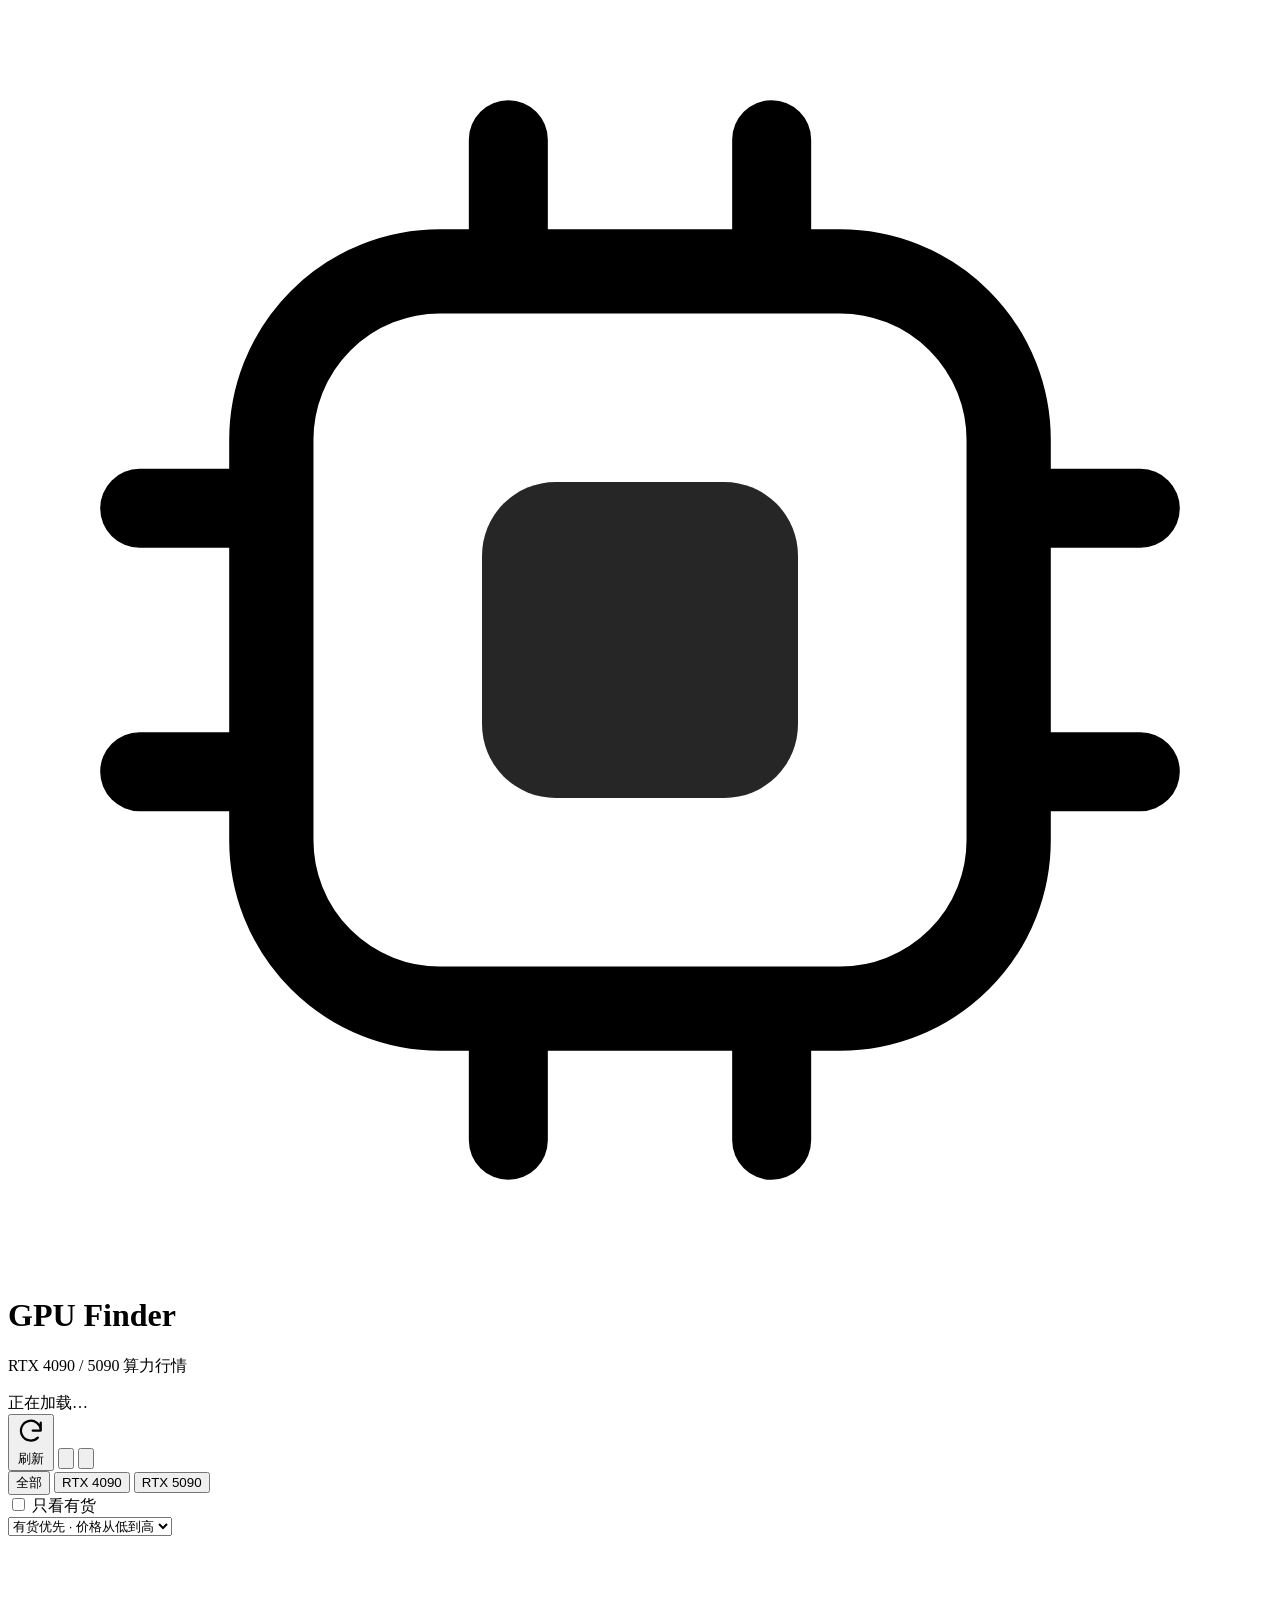
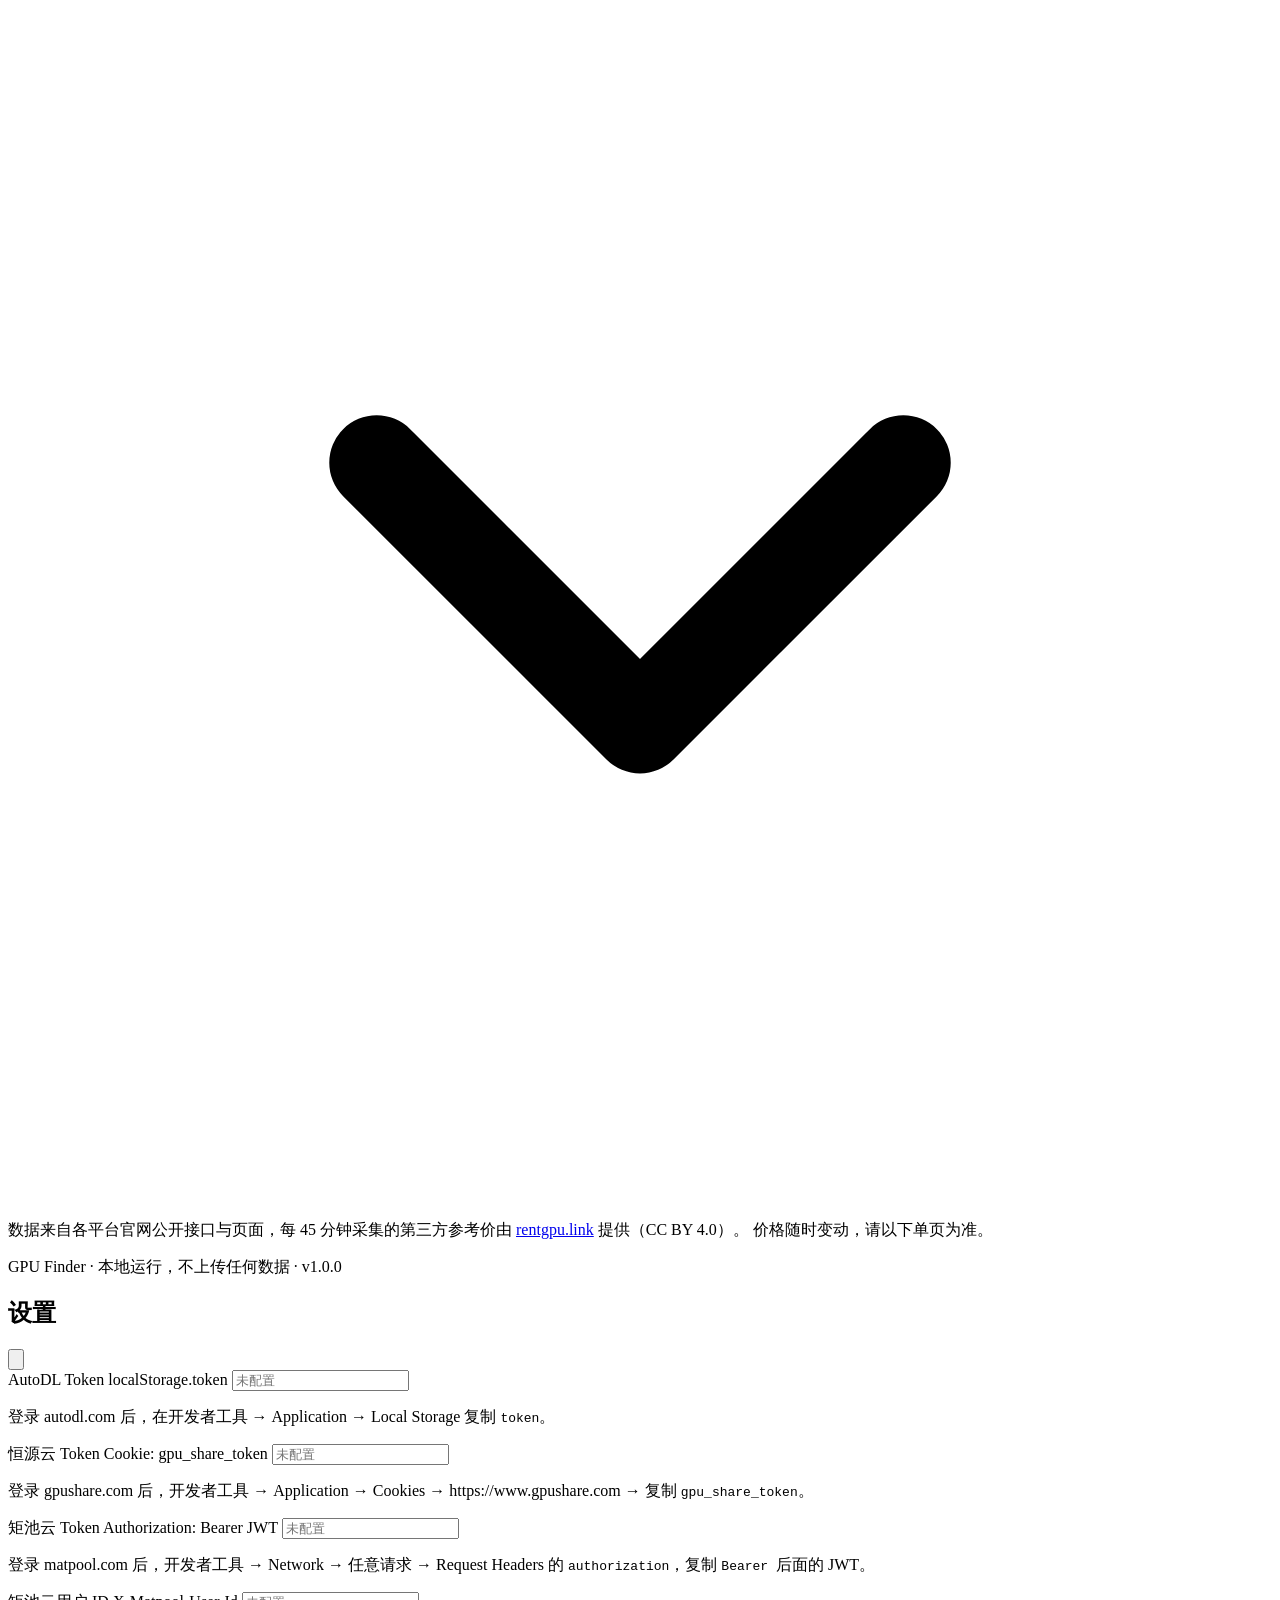
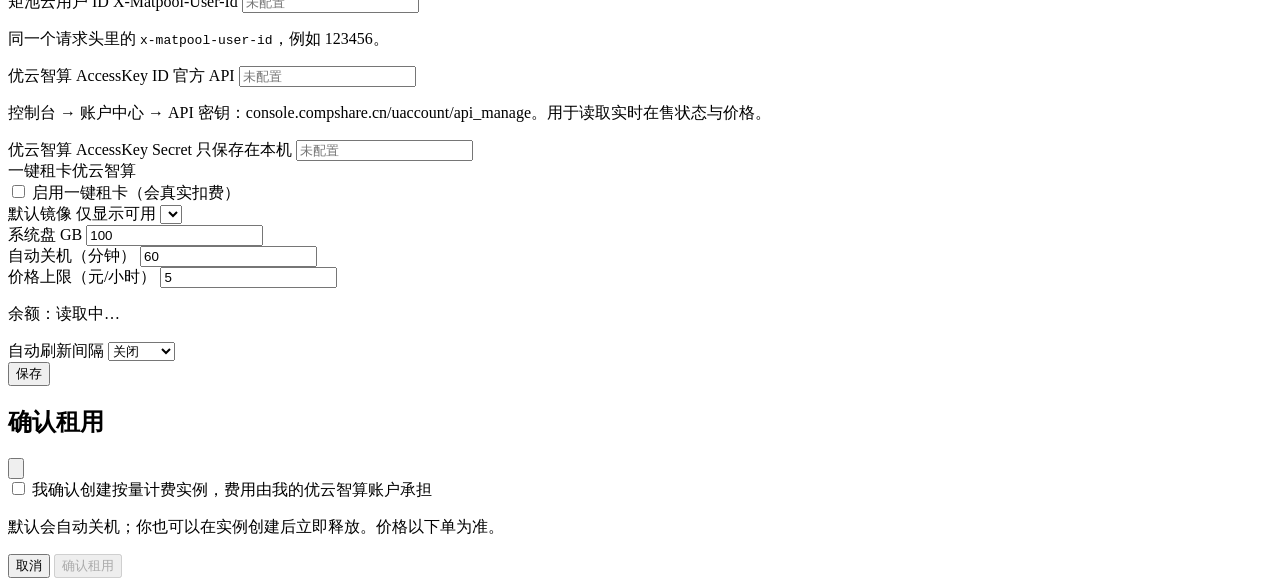
==== gpufinder/web/index.html @ b8502446 "Initial commit: GPU Finder" ====
<!DOCTYPE html>
<html lang="zh-CN">
<head>
<meta charset="utf-8" />
<meta name="viewport" content="width=device-width, initial-scale=1" />
<title>GPU Finder · 算力行情</title>
<meta name="description" content="AutoDL、矩池云、优云智算、恒源云 RTX 4090 / 5090 有货与价格实时比价" />
<link rel="icon" href="/favicon.svg" type="image/svg+xml" />
<link rel="stylesheet" href="/style.css" />
</head>
<body>
<div class="backdrop" aria-hidden="true"></div>

<header class="topbar">
  <div class="brand">
    <div class="logo" aria-hidden="true">
      <svg viewBox="0 0 24 24" fill="none">
        <rect x="5" y="5" width="14" height="14" rx="3.2" stroke="currentColor" stroke-width="1.6"/>
        <rect x="9" y="9" width="6" height="6" rx="1.4" fill="currentColor" opacity=".85"/>
        <path d="M2.5 9.5h2M2.5 14.5h2M19.5 9.5h2M19.5 14.5h2M9.5 2.5v2M14.5 2.5v2M9.5 19.5v2M14.5 19.5v2"
              stroke="currentColor" stroke-width="1.5" stroke-linecap="round"/>
      </svg>
    </div>
    <div class="brand-text">
      <h1>GPU Finder</h1>
      <p>RTX 4090 / 5090 算力行情</p>
    </div>
  </div>
  <div class="top-actions">
    <div class="updated" id="updated" title="数据更新时间">
      <span class="dot loading"></span><span id="updated-text">正在加载…</span>
    </div>
    <button class="btn primary" id="refresh" title="刷新（R）">
      <svg class="icon-refresh" viewBox="0 0 24 24" fill="none" aria-hidden="true">
        <path d="M20 11a8 8 0 1 0-2.34 5.66M20 4.5V11h-6.5" stroke="currentColor" stroke-width="1.8"
              stroke-linecap="round" stroke-linejoin="round"/>
      </svg>
      <span>刷新</span>
    </button>
    <button class="btn ghost icon-btn" id="theme" title="切换深色 / 浅色" aria-label="切换主题">
      <svg viewBox="0 0 24 24" fill="none" class="icon-theme">
        <path d="M12 3.5v2M12 18.5v2M20.5 12h-2M5.5 12h-2M18 6l-1.4 1.4M7.4 16.6 6 18M18 18l-1.4-1.4M7.4 7.4 6 6"
              stroke="currentColor" stroke-width="1.7" stroke-linecap="round"/>
        <circle cx="12" cy="12" r="4" stroke="currentColor" stroke-width="1.7"/>
      </svg>
    </button>
    <button class="btn ghost icon-btn" id="settings" title="设置" aria-label="设置">
      <svg viewBox="0 0 24 24" fill="none">
        <path d="M12 15.2a3.2 3.2 0 1 0 0-6.4 3.2 3.2 0 0 0 0 6.4Z" stroke="currentColor" stroke-width="1.6"/>
        <path d="M19.4 13.1c.06-.36.1-.73.1-1.1 0-.37-.04-.74-.1-1.1l1.7-1.32-1.8-3.12-2 .82c-.57-.44-1.2-.8-1.9-1.04L15 4h-6l-.4 2.24c-.7.24-1.33.6-1.9 1.04l-2-.82-1.8 3.12 1.7 1.32c-.06.36-.1.73-.1 1.1 0 .37.04.74.1 1.1l-1.7 1.32 1.8 3.12 2-.82c.57.44 1.2.8 1.9 1.04L9 20h6l.4-2.24c.7-.24 1.33-.6 1.9-1.04l2 .82 1.8-3.12-1.7-1.32Z"
              stroke="currentColor" stroke-width="1.4" stroke-linejoin="round"/>
      </svg>
    </button>
  </div>
</header>

<main class="wrap">
  <section class="hero" id="hero" aria-label="行情概览">
    <div class="hero-card skeleton-card" data-skeleton="4090"></div>
    <div class="hero-card skeleton-card" data-skeleton="5090"></div>
  </section>

  <section class="toolbar">
    <div class="segmented" id="family-seg" role="tablist" aria-label="显卡筛选">
      <button class="seg active" data-family="all" role="tab">全部</button>
      <button class="seg" data-family="rtx4090" role="tab">RTX 4090</button>
      <button class="seg" data-family="rtx5090" role="tab">RTX 5090</button>
    </div>
    <div class="toolbar-right">
      <label class="switch" title="只显示当前有货的资源">
        <input type="checkbox" id="only-available" />
        <span class="track"><span class="thumb"></span></span>
        <span>只看有货</span>
      </label>
      <div class="select-wrap">
        <select id="sort" aria-label="排序">
          <option value="price">有货优先 · 价格从低到高</option>
          <option value="stock">库存从多到少</option>
          <option value="platform">按平台</option>
        </select>
        <svg viewBox="0 0 24 24" fill="none" aria-hidden="true"><path d="m7 10 5 5 5-5" stroke="currentColor" stroke-width="1.8" stroke-linecap="round" stroke-linejoin="round"/></svg>
      </div>
    </div>
  </section>

  <section class="chips" id="platform-chips" aria-label="平台筛选"></section>

  <section class="instances" id="instances" hidden></section>

  <section class="offers" id="offers" aria-live="polite"></section>

  <section class="providers" id="providers" aria-label="平台状态"></section>

  <footer class="footer">
    <p>
      数据来自各平台官网公开接口与页面，每 45 分钟采集的第三方参考价由
      <a href="https://rentgpu.link" target="_blank" rel="noopener">rentgpu.link</a> 提供（CC BY 4.0）。
      价格随时变动，请以下单页为准。
    </p>
    <p class="fineprint">GPU Finder · 本地运行，不上传任何数据 · <span id="version">v1.0.0</span></p>
  </footer>
</main>

<aside class="drawer" id="drawer" aria-hidden="true">
  <div class="drawer-panel" role="dialog" aria-modal="true" aria-labelledby="drawer-title">
    <div class="drawer-head">
      <h2 id="drawer-title">设置</h2>
      <button class="btn ghost icon-btn" id="drawer-close" aria-label="关闭">
        <svg viewBox="0 0 24 24" fill="none"><path d="m7 7 10 10M17 7 7 17" stroke="currentColor" stroke-width="1.8" stroke-linecap="round"/></svg>
      </button>
    </div>
    <div class="drawer-body">
      <div class="field">
        <label for="token-autodl">AutoDL Token <span class="hint">localStorage.token</span></label>
        <input type="password" id="token-autodl" placeholder="未配置" autocomplete="off" spellcheck="false" />
        <p class="field-help">登录 autodl.com 后，在开发者工具 → Application → Local Storage 复制 <code>token</code>。</p>
      </div>
      <div class="field">
        <label for="token-gpushare">恒源云 Token <span class="hint">Cookie: gpu_share_token</span></label>
        <input type="password" id="token-gpushare" placeholder="未配置" autocomplete="off" spellcheck="false" />
        <p class="field-help">登录 gpushare.com 后，开发者工具 → Application → Cookies → https://www.gpushare.com → 复制 <code>gpu_share_token</code>。</p>
      </div>
      <div class="field">
        <label for="token-matpool">矩池云 Token <span class="hint">Authorization: Bearer JWT</span></label>
        <input type="password" id="token-matpool" placeholder="未配置" autocomplete="off" spellcheck="false" />
        <p class="field-help">登录 matpool.com 后，开发者工具 → Network → 任意请求 → Request Headers 的 <code>authorization</code>，复制 <code>Bearer </code> 后面的 JWT。</p>
      </div>
      <div class="field">
        <label for="matpool-user-id">矩池云用户 ID <span class="hint">X-Matpool-User-Id</span></label>
        <input type="text" id="matpool-user-id" placeholder="未配置" autocomplete="off" spellcheck="false" />
        <p class="field-help">同一个请求头里的 <code>x-matpool-user-id</code>，例如 123456。</p>
      </div>
      <div class="field">
        <label for="compshare-public">优云智算 AccessKey ID <span class="hint">官方 API</span></label>
        <input type="text" id="compshare-public" placeholder="未配置" autocomplete="off" spellcheck="false" />
        <p class="field-help">控制台 → 账户中心 → API 密钥：console.compshare.cn/uaccount/api_manage。用于读取实时在售状态与价格。</p>
      </div>
      <div class="field">
        <label for="compshare-secret">优云智算 AccessKey Secret <span class="hint">只保存在本机</span></label>
        <input type="password" id="compshare-secret" placeholder="未配置" autocomplete="off" spellcheck="false" />
      </div>
      <div class="settings-sep"><span>一键租卡</span><span class="hint">优云智算</span></div>
      <label class="switch rent-switch">
        <input type="checkbox" id="rent-enabled" />
        <span class="track"><span class="thumb"></span></span>
        <span>启用一键租卡（会真实扣费）</span>
      </label>
      <div class="field">
        <label for="rent-image">默认镜像 <span class="hint">仅显示可用</span></label>
        <select id="rent-image"></select>
      </div>
      <div class="field-row">
        <div class="field">
          <label for="rent-disk">系统盘 GB</label>
          <input type="number" id="rent-disk" min="100" step="10" value="100" />
        </div>
        <div class="field">
          <label for="rent-autostop">自动关机（分钟）</label>
          <input type="number" id="rent-autostop" min="0" step="10" value="60" />
        </div>
      </div>
      <div class="field">
        <label for="rent-maxprice">价格上限（元/小时）</label>
        <input type="number" id="rent-maxprice" min="0.5" step="0.5" value="5" />
      </div>
      <p class="field-help" id="rent-balance">余额：读取中…</p>

      <div class="field">
        <label for="refresh-interval">自动刷新间隔</label>
        <select id="refresh-interval">
          <option value="0">关闭</option>
          <option value="300">5 分钟</option>
          <option value="900">15 分钟</option>
          <option value="1800">30 分钟</option>
        </select>
      </div>
    </div>
    <div class="drawer-foot">
      <span class="save-hint" id="save-hint"></span>
      <button class="btn primary" id="save-settings">保存</button>
    </div>
  </div>
</aside>

<div class="modal" id="rent-modal" aria-hidden="true">
  <div class="modal-card" role="dialog" aria-modal="true" aria-labelledby="rent-title">
    <div class="modal-head">
      <h2 id="rent-title">确认租用</h2>
      <button class="btn ghost icon-btn" id="rent-close" aria-label="关闭">
        <svg viewBox="0 0 24 24" fill="none"><path d="m7 7 10 10M17 7 7 17" stroke="currentColor" stroke-width="1.8" stroke-linecap="round"/></svg>
      </button>
    </div>
    <div class="modal-body">
      <div id="rent-summary" class="rent-summary"></div>
      <div id="rent-ssh" class="ssh-box" hidden></div>
      <p class="rent-error" id="rent-error" hidden></p>
      <label class="confirm-check" id="rent-confirm-wrap">
        <input type="checkbox" id="rent-confirm" />
        <span>我确认创建按量计费实例，费用由我的优云智算账户承担</span>
      </label>
      <p class="field-help">默认会自动关机；你也可以在实例创建后立即释放。价格以下单为准。</p>
    </div>
    <div class="modal-foot">
      <button class="btn ghost" id="rent-cancel">取消</button>
      <button class="btn primary" id="rent-go" disabled>确认租用</button>
    </div>
  </div>
</div>

<div class="toast" id="toast" role="status" aria-live="polite"></div>

<script src="/app.js"></script>
</body>
</html>
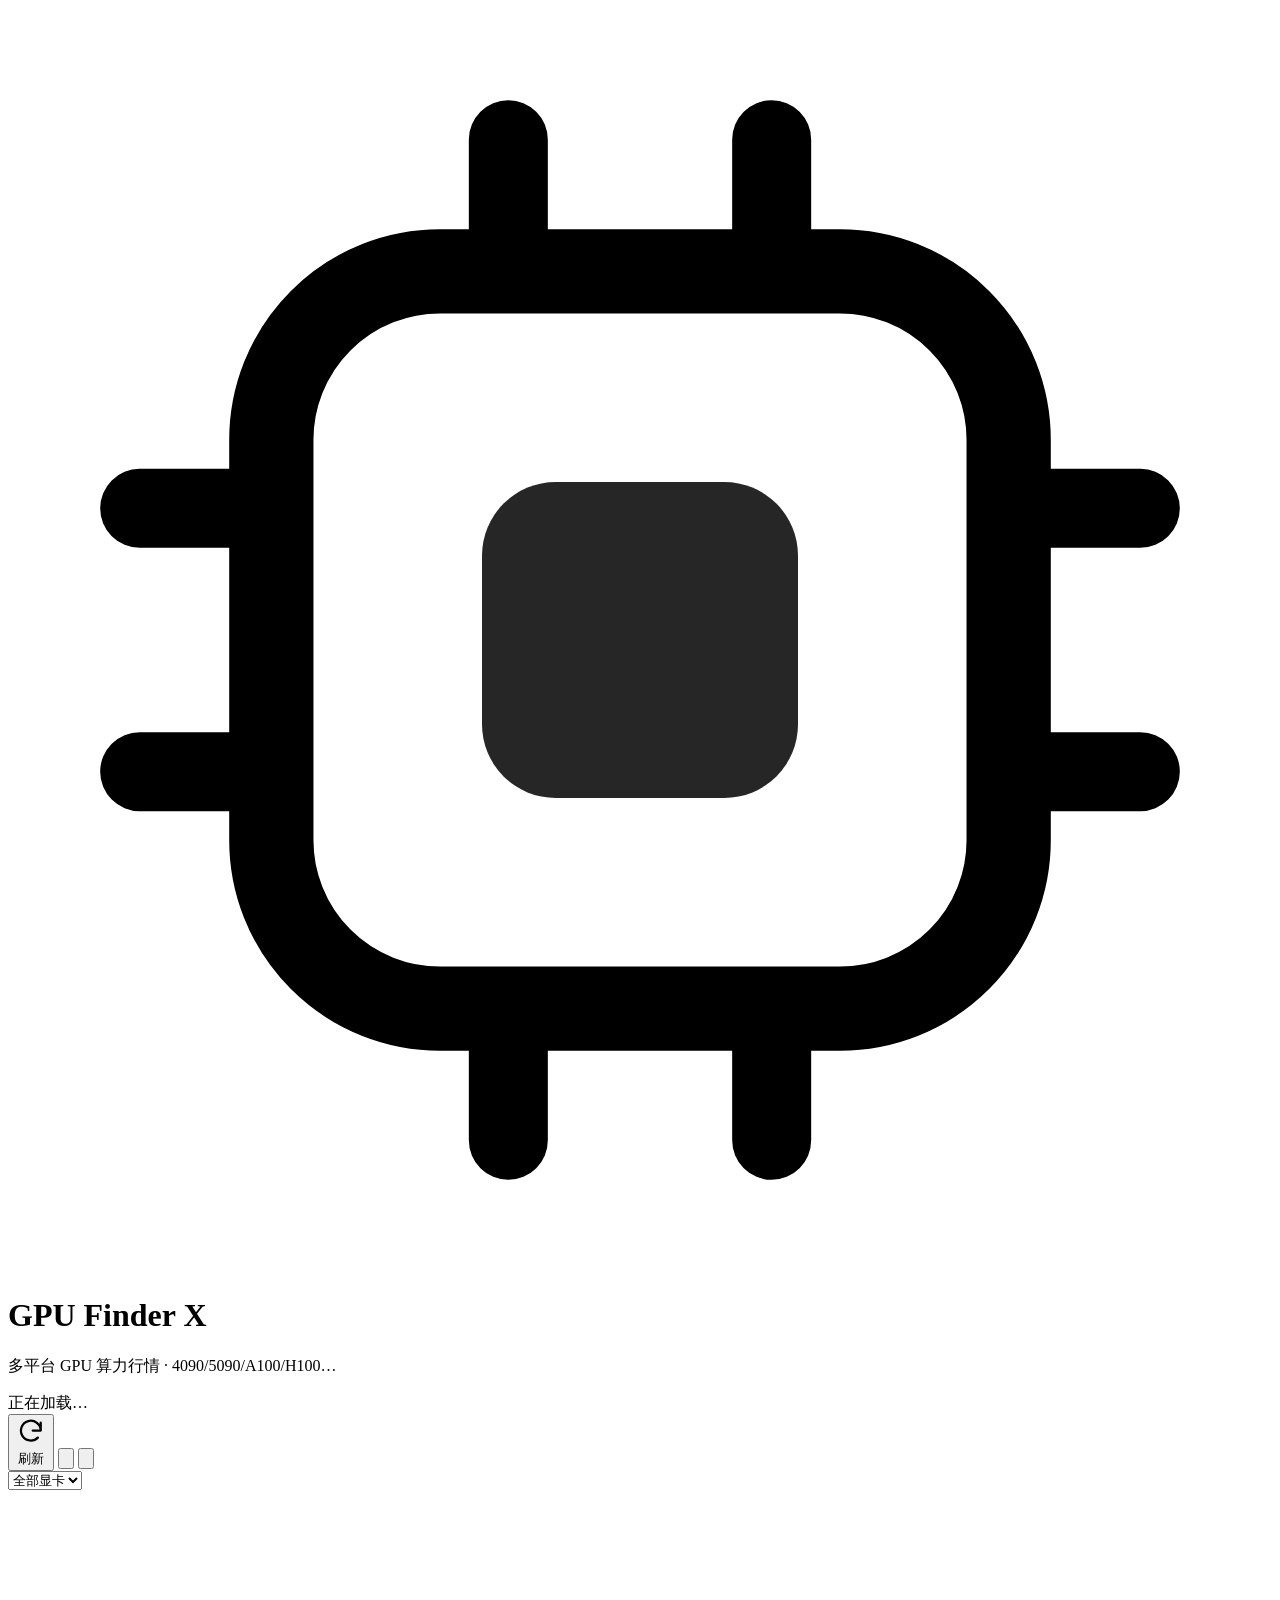
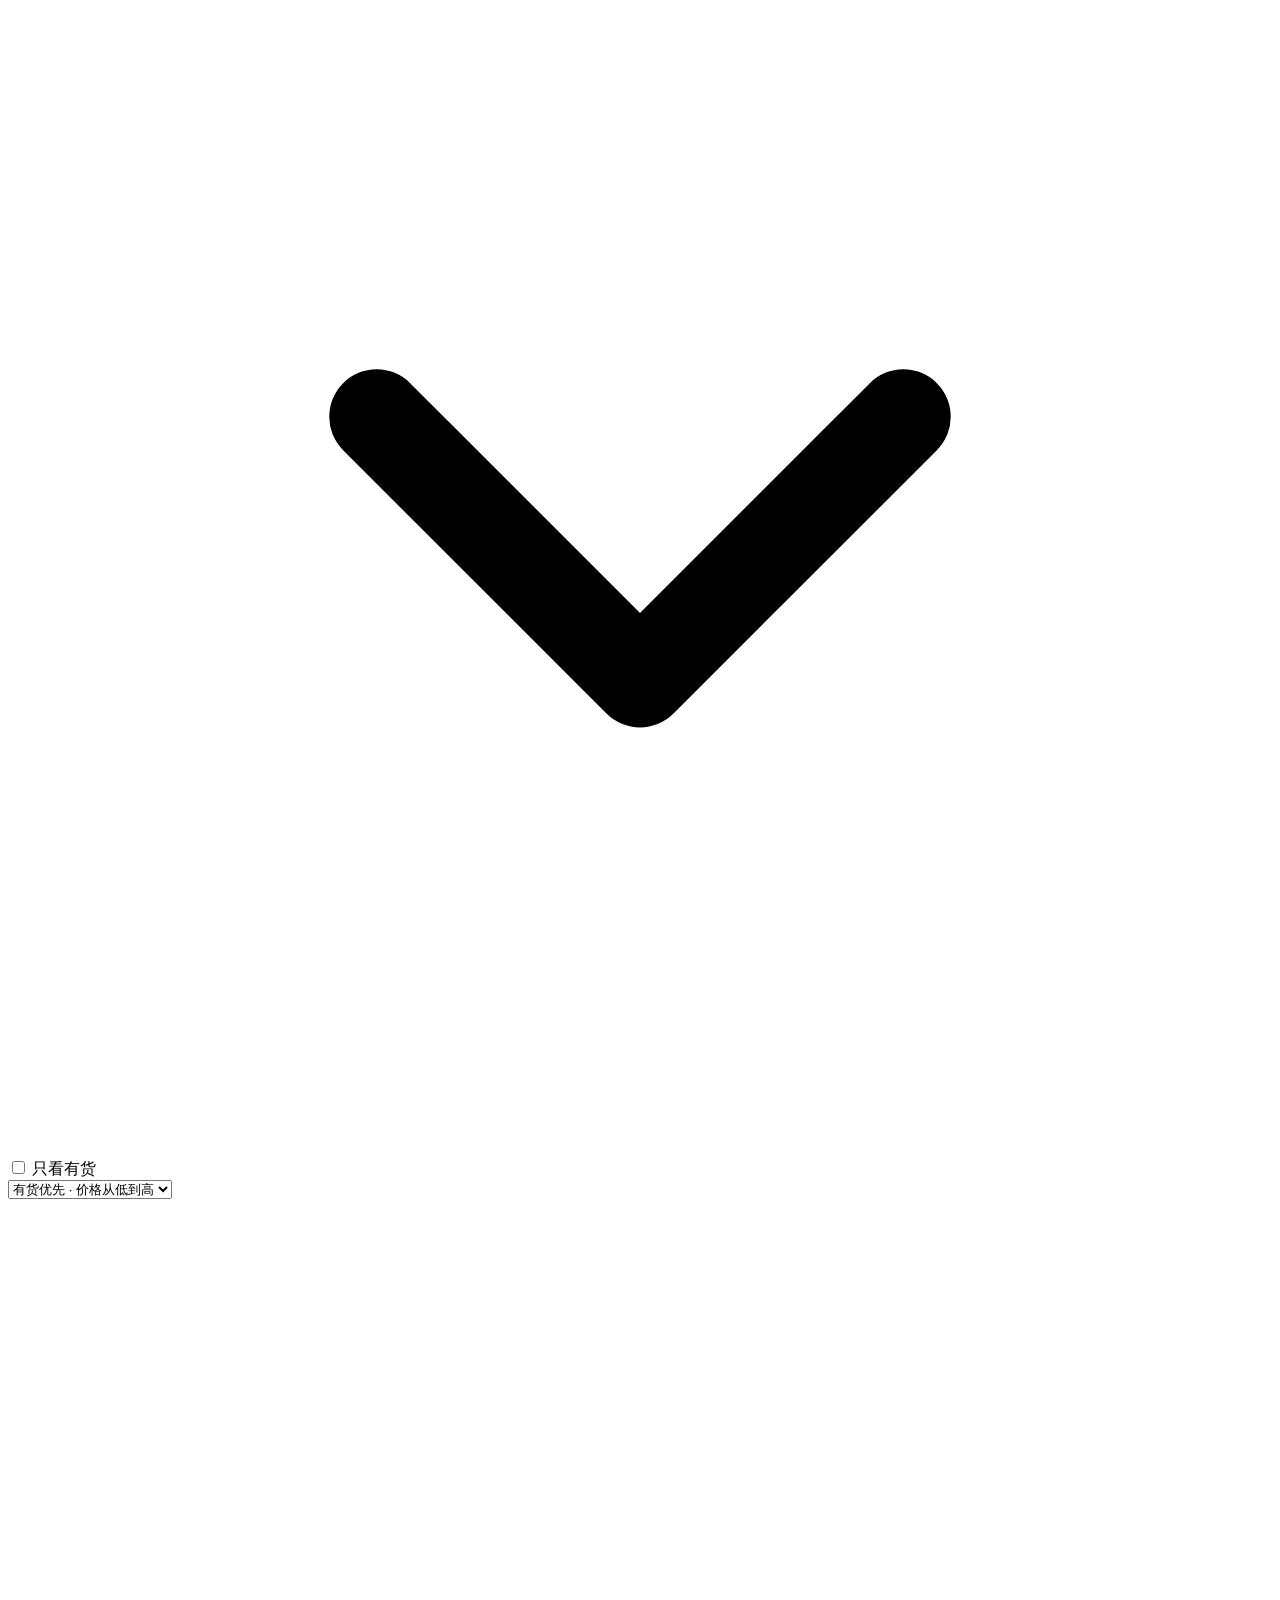
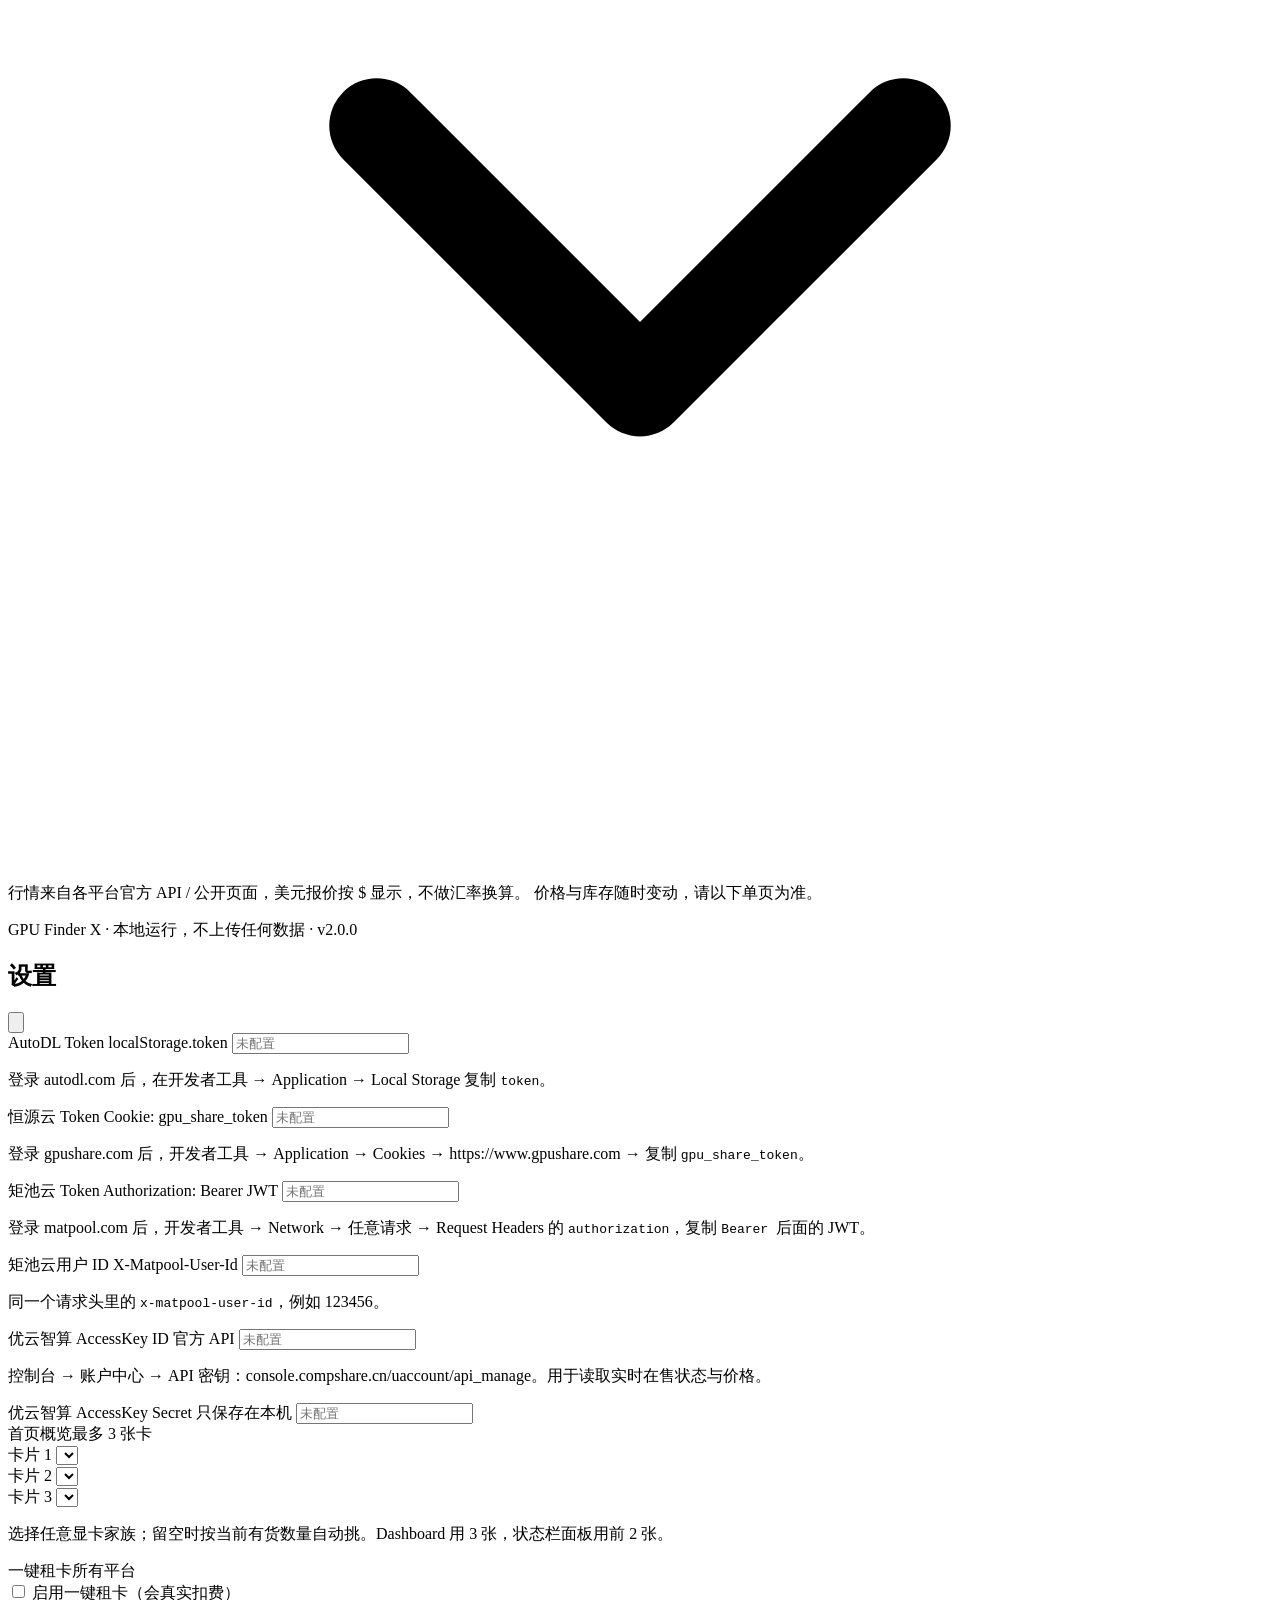
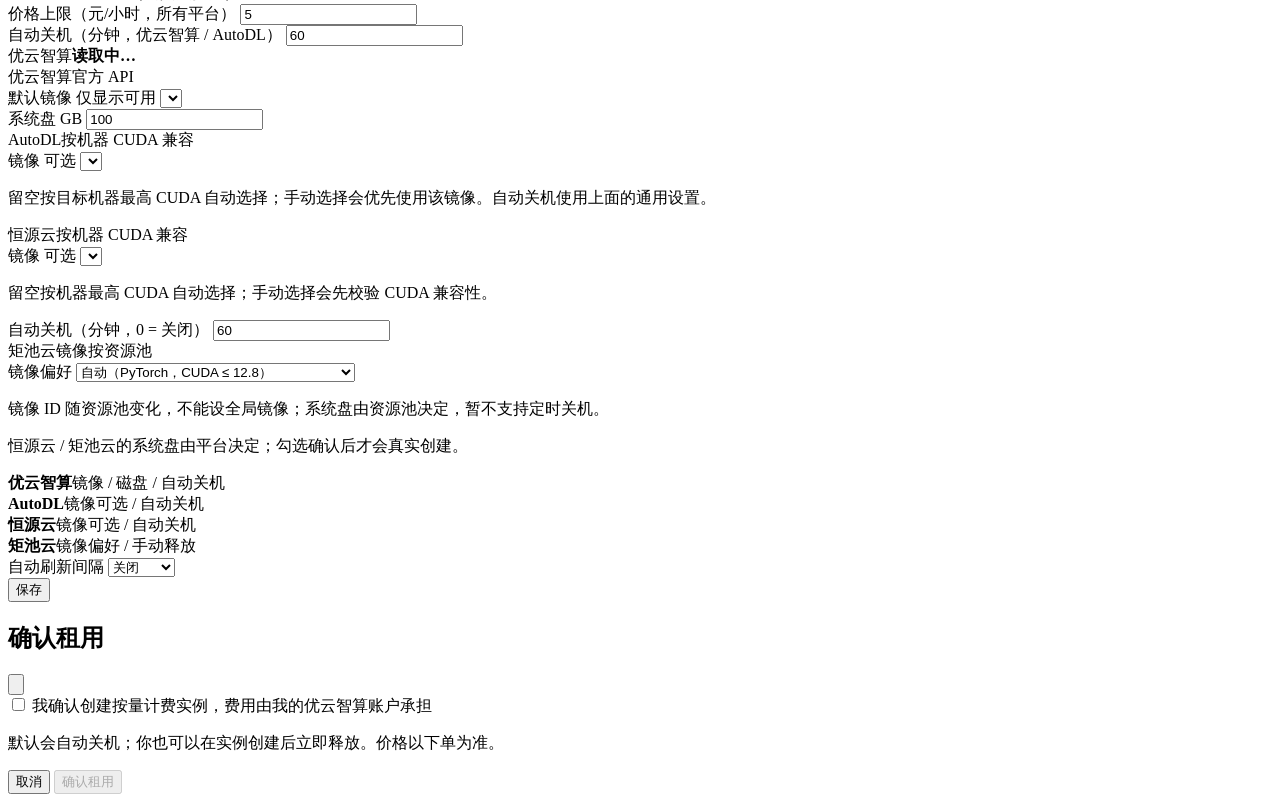
==== commit f772e18a: "Initial commit: GPU Finder X" ====
--- a/gpufinder/web/index.html
+++ b/gpufinder/web/index.html
@@ -3,8 +3,8 @@
 <head>
 <meta charset="utf-8" />
 <meta name="viewport" content="width=device-width, initial-scale=1" />
-<title>GPU Finder · 算力行情</title>
-<meta name="description" content="AutoDL、矩池云、优云智算、恒源云 RTX 4090 / 5090 有货与价格实时比价" />
+<title>GPU Finder X · 多平台算力行情</title>
+<meta name="description" content="AutoDL、矩池云、优云智算、恒源云的 GPU 库存与价格实时比价，覆盖 40 系/50 系/A100/H100 等常用显卡" />
 <link rel="icon" href="/favicon.svg" type="image/svg+xml" />
 <link rel="stylesheet" href="/style.css" />
 </head>
@@ -22,8 +22,8 @@
       </svg>
     </div>
     <div class="brand-text">
-      <h1>GPU Finder</h1>
-      <p>RTX 4090 / 5090 算力行情</p>
+      <h1>GPU Finder X</h1>
+      <p>多平台 GPU 算力行情 · 4090/5090/A100/H100…</p>
     </div>
   </div>
   <div class="top-actions">
@@ -56,15 +56,19 @@
 
 <main class="wrap">
   <section class="hero" id="hero" aria-label="行情概览">
-    <div class="hero-card skeleton-card" data-skeleton="4090"></div>
-    <div class="hero-card skeleton-card" data-skeleton="5090"></div>
+    <div class="hero-card skeleton-card" data-skeleton="rtx4090"></div>
+    <div class="hero-card skeleton-card" data-skeleton="rtx5090"></div>
+    <div class="hero-card skeleton-card" data-skeleton="all"></div>
   </section>
 
+  <section class="preset-row" id="preset-chips" aria-label="常用配置预设"></section>
+
   <section class="toolbar">
-    <div class="segmented" id="family-seg" role="tablist" aria-label="显卡筛选">
-      <button class="seg active" data-family="all" role="tab">全部</button>
-      <button class="seg" data-family="rtx4090" role="tab">RTX 4090</button>
-      <button class="seg" data-family="rtx5090" role="tab">RTX 5090</button>
+    <div class="select-wrap family-select-wrap">
+      <select id="family-select" aria-label="显卡型号">
+        <option value="all">全部显卡</option>
+      </select>
+      <svg viewBox="0 0 24 24" fill="none" aria-hidden="true"><path d="m7 10 5 5 5-5" stroke="currentColor" stroke-width="1.8" stroke-linecap="round" stroke-linejoin="round"/></svg>
     </div>
     <div class="toolbar-right">
       <label class="switch" title="只显示当前有货的资源">
@@ -93,11 +97,10 @@
 
   <footer class="footer">
     <p>
-      数据来自各平台官网公开接口与页面，每 45 分钟采集的第三方参考价由
-      <a href="https://rentgpu.link" target="_blank" rel="noopener">rentgpu.link</a> 提供（CC BY 4.0）。
-      价格随时变动，请以下单页为准。
+      行情来自各平台官方 API / 公开页面，美元报价按 $ 显示，不做汇率换算。
+      价格与库存随时变动，请以下单页为准。
     </p>
-    <p class="fineprint">GPU Finder · 本地运行，不上传任何数据 · <span id="version">v1.0.0</span></p>
+    <p class="fineprint">GPU Finder X · 本地运行，不上传任何数据 · <span id="version">v2.0.0</span></p>
   </footer>
 </main>
 
@@ -139,31 +142,86 @@
         <label for="compshare-secret">优云智算 AccessKey Secret <span class="hint">只保存在本机</span></label>
         <input type="password" id="compshare-secret" placeholder="未配置" autocomplete="off" spellcheck="false" />
       </div>
-      <div class="settings-sep"><span>一键租卡</span><span class="hint">优云智算</span></div>
+      <div class="settings-sep"><span>首页概览</span><span class="hint">最多 3 张卡</span></div>
+      <div class="field-row">
+        <div class="field">
+          <label for="overview-1">卡片 1</label>
+          <select id="overview-1"></select>
+        </div>
+        <div class="field">
+          <label for="overview-2">卡片 2</label>
+          <select id="overview-2"></select>
+        </div>
+      </div>
+      <div class="field">
+        <label for="overview-3">卡片 3</label>
+        <select id="overview-3"></select>
+      </div>
+      <p class="field-help">选择任意显卡家族；留空时按当前有货数量自动挑。Dashboard 用 3 张，状态栏面板用前 2 张。</p>
+
+      <div class="settings-sep"><span>一键租卡</span><span class="hint">所有平台</span></div>
       <label class="switch rent-switch">
         <input type="checkbox" id="rent-enabled" />
         <span class="track"><span class="thumb"></span></span>
         <span>启用一键租卡（会真实扣费）</span>
       </label>
       <div class="field">
+        <label for="rent-maxprice">价格上限（元/小时，所有平台）</label>
+        <input type="number" id="rent-maxprice" min="0.5" step="0.5" value="5" />
+      </div>
+      <div class="field">
+        <label for="rent-autostop">自动关机（分钟，优云智算 / AutoDL）</label>
+        <input type="number" id="rent-autostop" min="0" step="10" value="60" />
+      </div>
+      <div class="rent-balances" id="rent-balances" aria-label="各平台账户余额">
+        <div class="rent-balance-row"><span>优云智算</span><b>读取中…</b></div>
+      </div>
+
+      <div class="settings-sep"><span>优云智算</span><span class="hint">官方 API</span></div>
+      <div class="field">
         <label for="rent-image">默认镜像 <span class="hint">仅显示可用</span></label>
         <select id="rent-image"></select>
       </div>
-      <div class="field-row">
-        <div class="field">
-          <label for="rent-disk">系统盘 GB</label>
-          <input type="number" id="rent-disk" min="100" step="10" value="100" />
-        </div>
-        <div class="field">
-          <label for="rent-autostop">自动关机（分钟）</label>
-          <input type="number" id="rent-autostop" min="0" step="10" value="60" />
-        </div>
-      </div>
-      <div class="field">
-        <label for="rent-maxprice">价格上限（元/小时）</label>
-        <input type="number" id="rent-maxprice" min="0.5" step="0.5" value="5" />
-      </div>
-      <p class="field-help" id="rent-balance">余额：读取中…</p>
+      <div class="field">
+        <label for="rent-disk">系统盘 GB</label>
+        <input type="number" id="rent-disk" min="100" step="10" value="100" />
+      </div>
+
+      <div class="settings-sep"><span>AutoDL</span><span class="hint">按机器 CUDA 兼容</span></div>
+      <div class="field">
+        <label for="rent-autodl-image">镜像 <span class="hint">可选</span></label>
+        <select id="rent-autodl-image"></select>
+        <p class="field-help">留空按目标机器最高 CUDA 自动选择；手动选择会优先使用该镜像。自动关机使用上面的通用设置。</p>
+      </div>
+
+      <div class="settings-sep"><span>恒源云</span><span class="hint">按机器 CUDA 兼容</span></div>
+      <div class="field">
+        <label for="gpushare-image">镜像 <span class="hint">可选</span></label>
+        <select id="gpushare-image"></select>
+        <p class="field-help">留空按机器最高 CUDA 自动选择；手动选择会先校验 CUDA 兼容性。</p>
+      </div>
+      <div class="field">
+        <label for="gpushare-autostop">自动关机（分钟，0 = 关闭）</label>
+        <input type="number" id="gpushare-autostop" min="0" step="10" value="60" />
+      </div>
+
+      <div class="settings-sep"><span>矩池云</span><span class="hint">镜像按资源池</span></div>
+      <div class="field">
+        <label for="matpool-image-policy">镜像偏好</label>
+        <select id="matpool-image-policy">
+          <option value="auto">自动（PyTorch，CUDA ≤ 12.8）</option>
+          <option value="latest">最新 PyTorch / CUDA（可能不兼容旧驱动）</option>
+        </select>
+        <p class="field-help">镜像 ID 随资源池变化，不能设全局镜像；系统盘由资源池决定，暂不支持定时关机。</p>
+      </div>
+
+      <p class="field-help">恒源云 / 矩池云的系统盘由平台决定；勾选确认后才会真实创建。</p>
+      <div class="rent-support" aria-label="各平台租卡支持范围">
+        <div><b>优云智算</b><span>镜像 / 磁盘 / 自动关机</span></div>
+        <div><b>AutoDL</b><span>镜像可选 / 自动关机</span></div>
+        <div><b>恒源云</b><span>镜像可选 / 自动关机</span></div>
+        <div><b>矩池云</b><span>镜像偏好 / 手动释放</span></div>
+      </div>
 
       <div class="field">
         <label for="refresh-interval">自动刷新间隔</label>
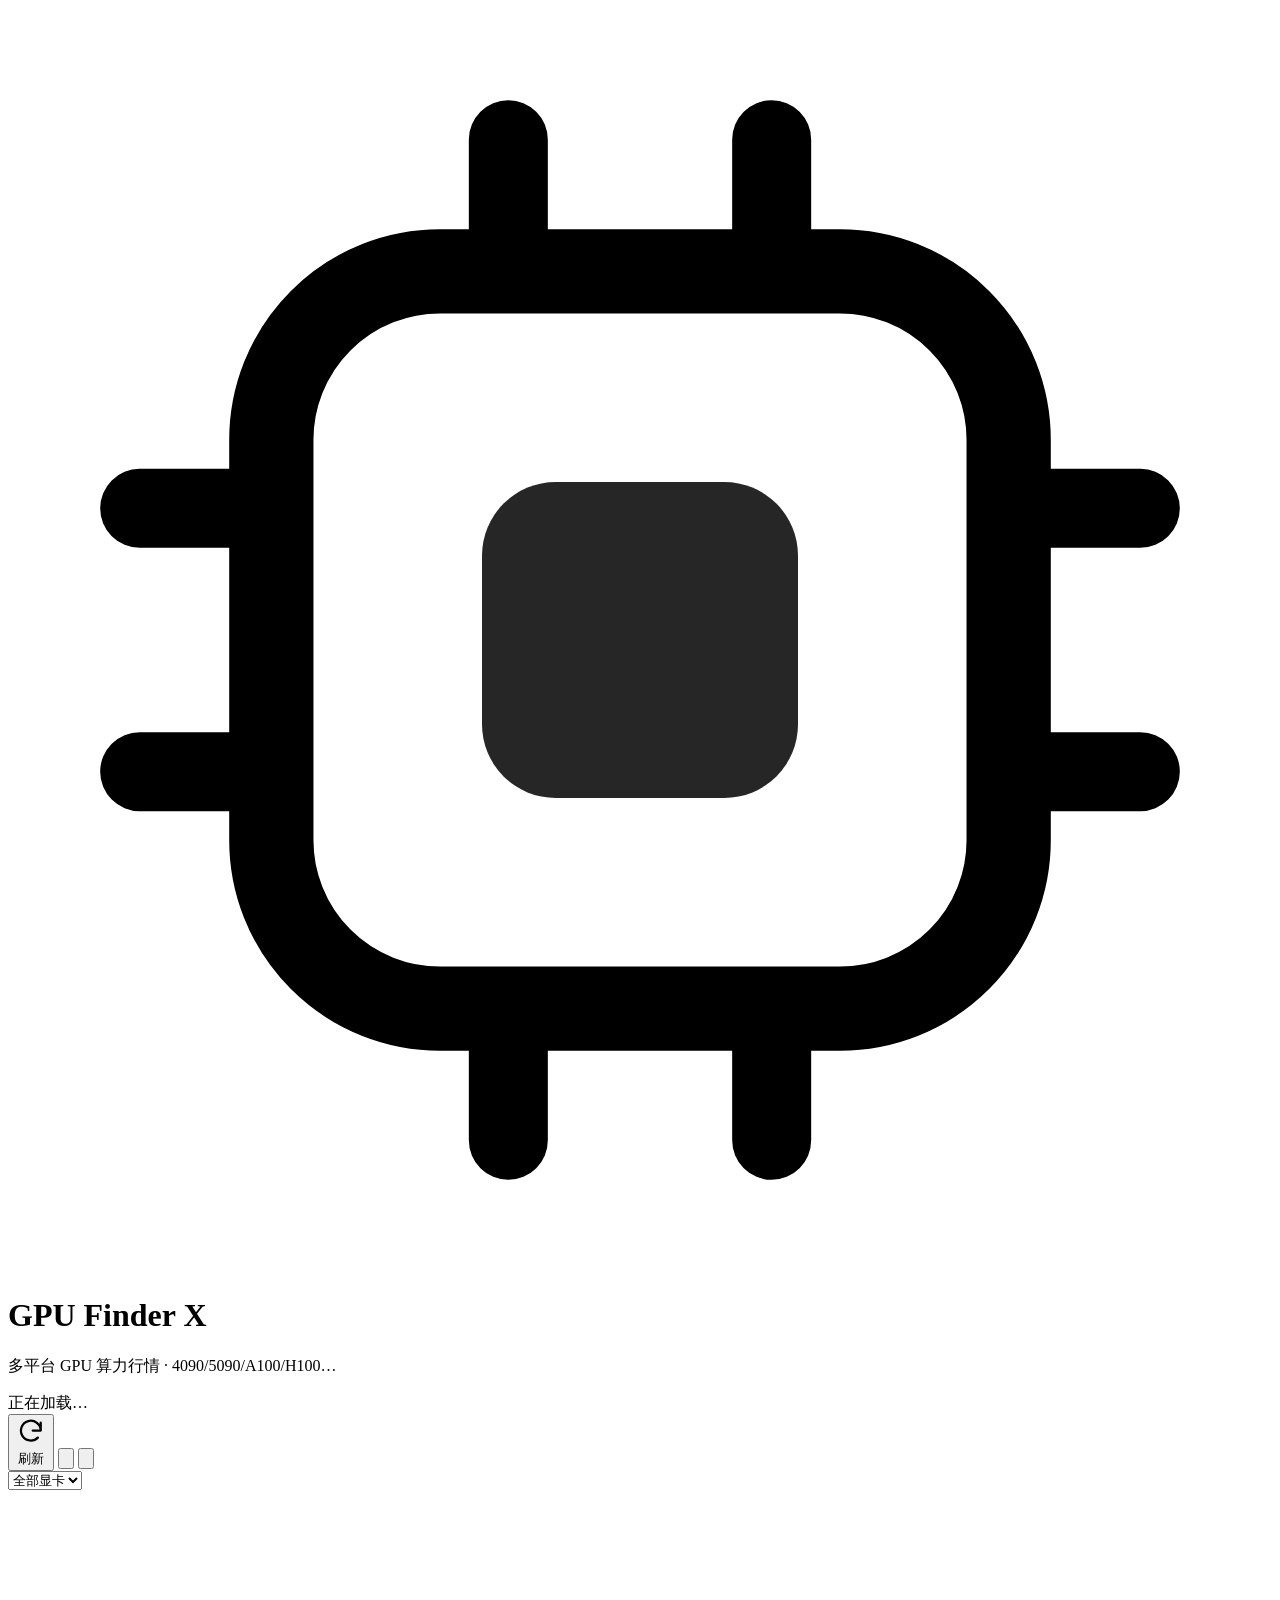
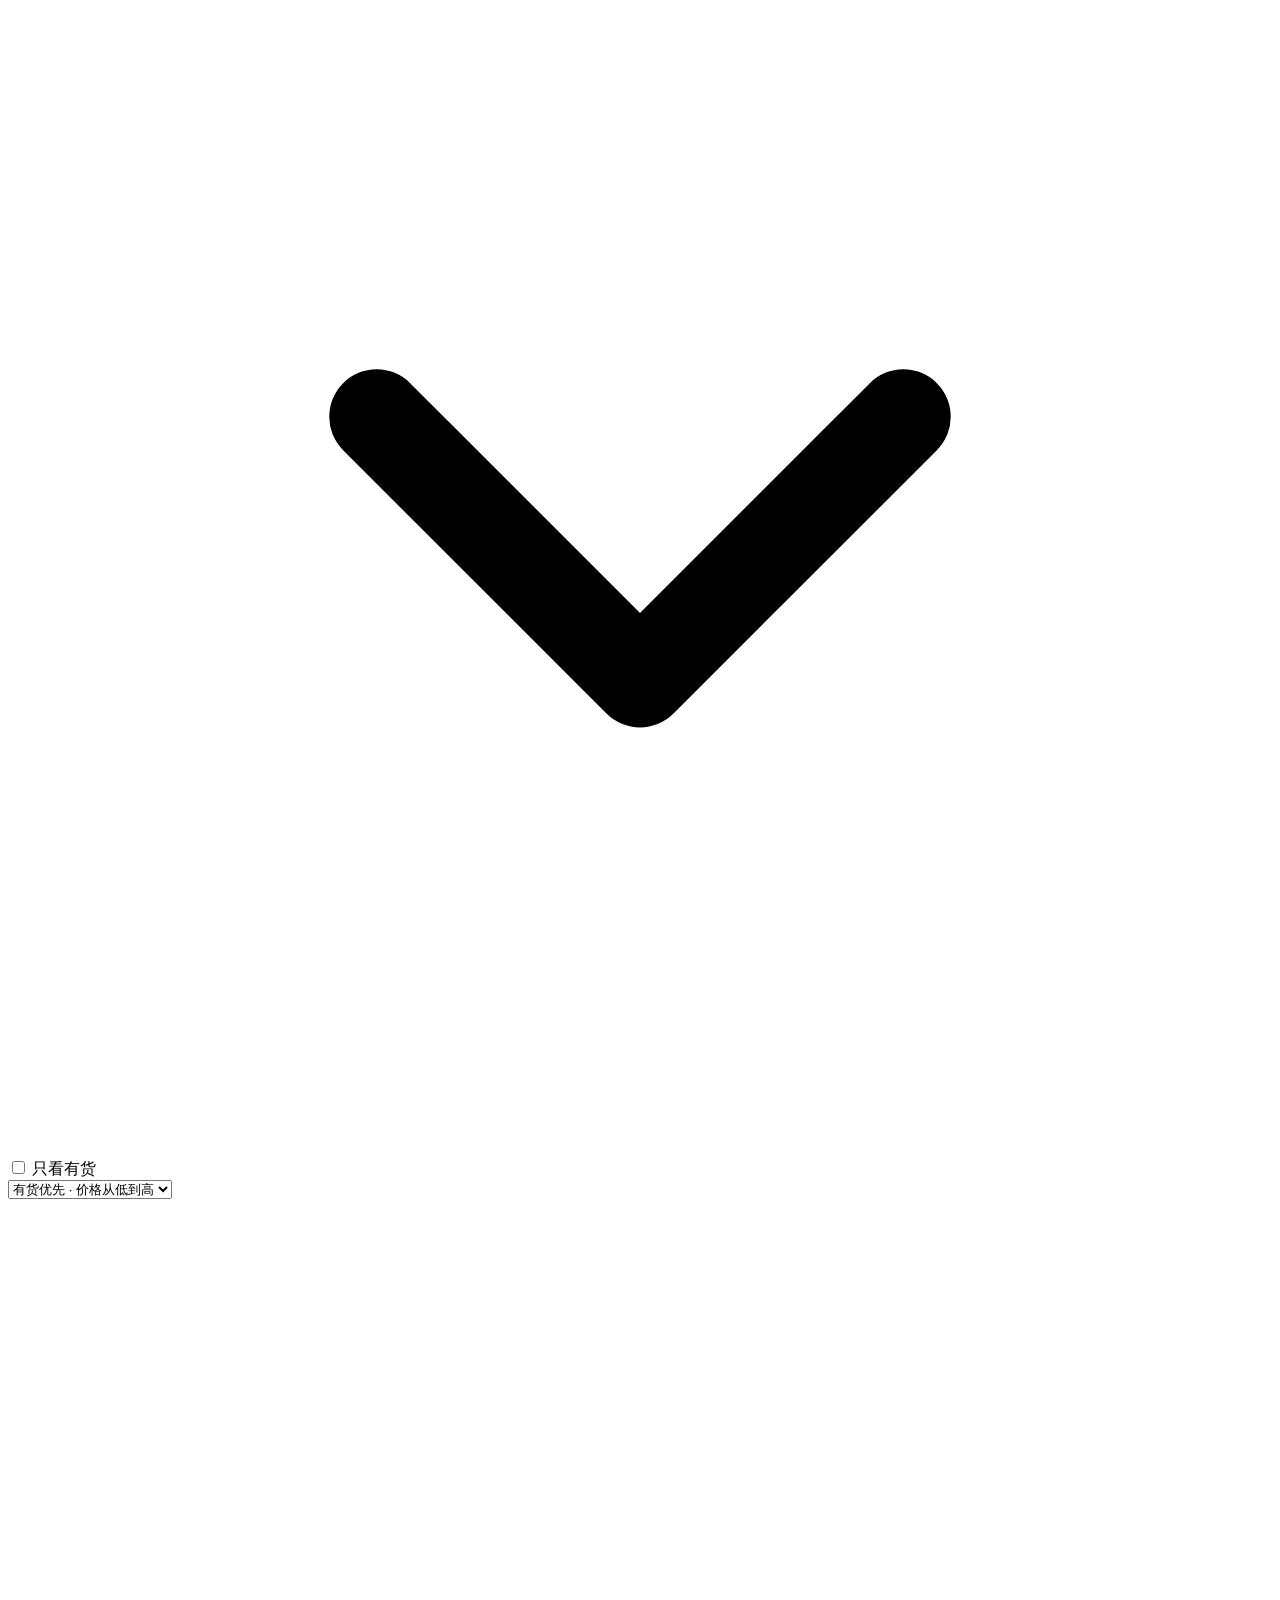
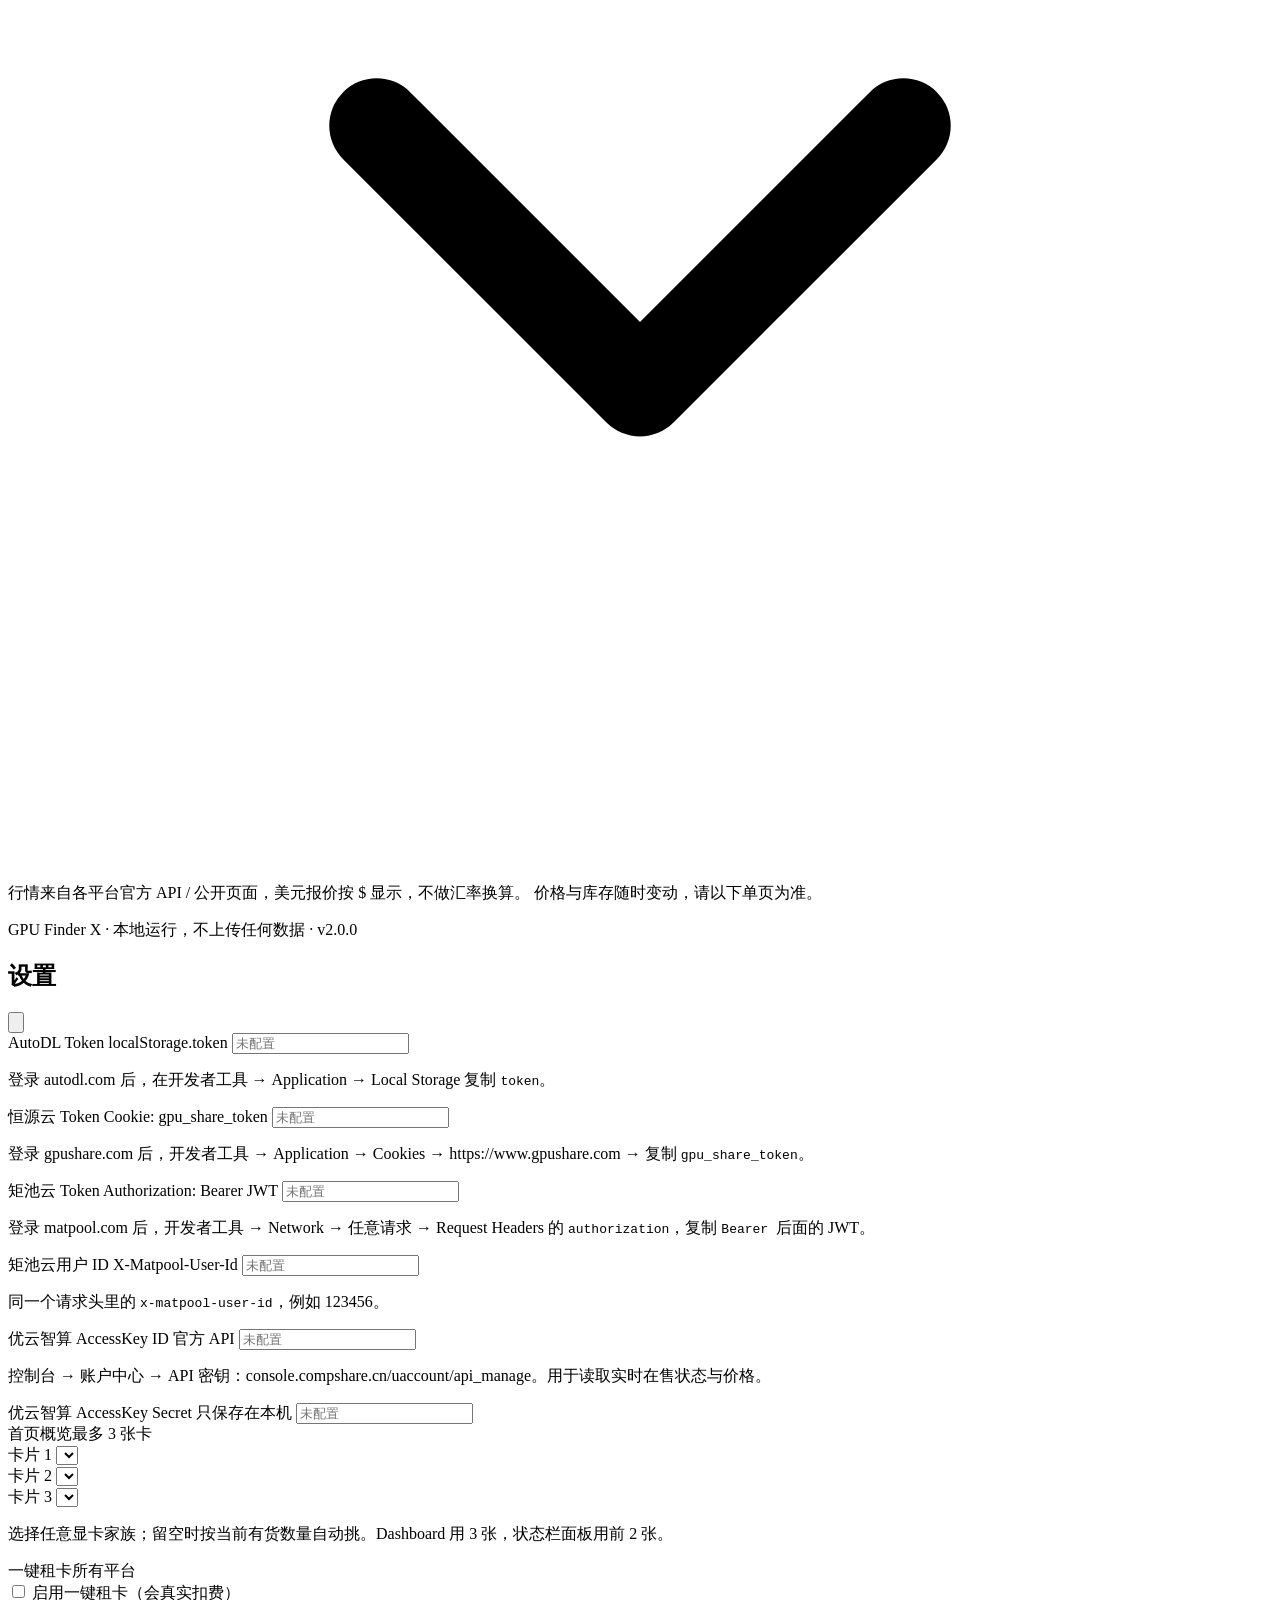
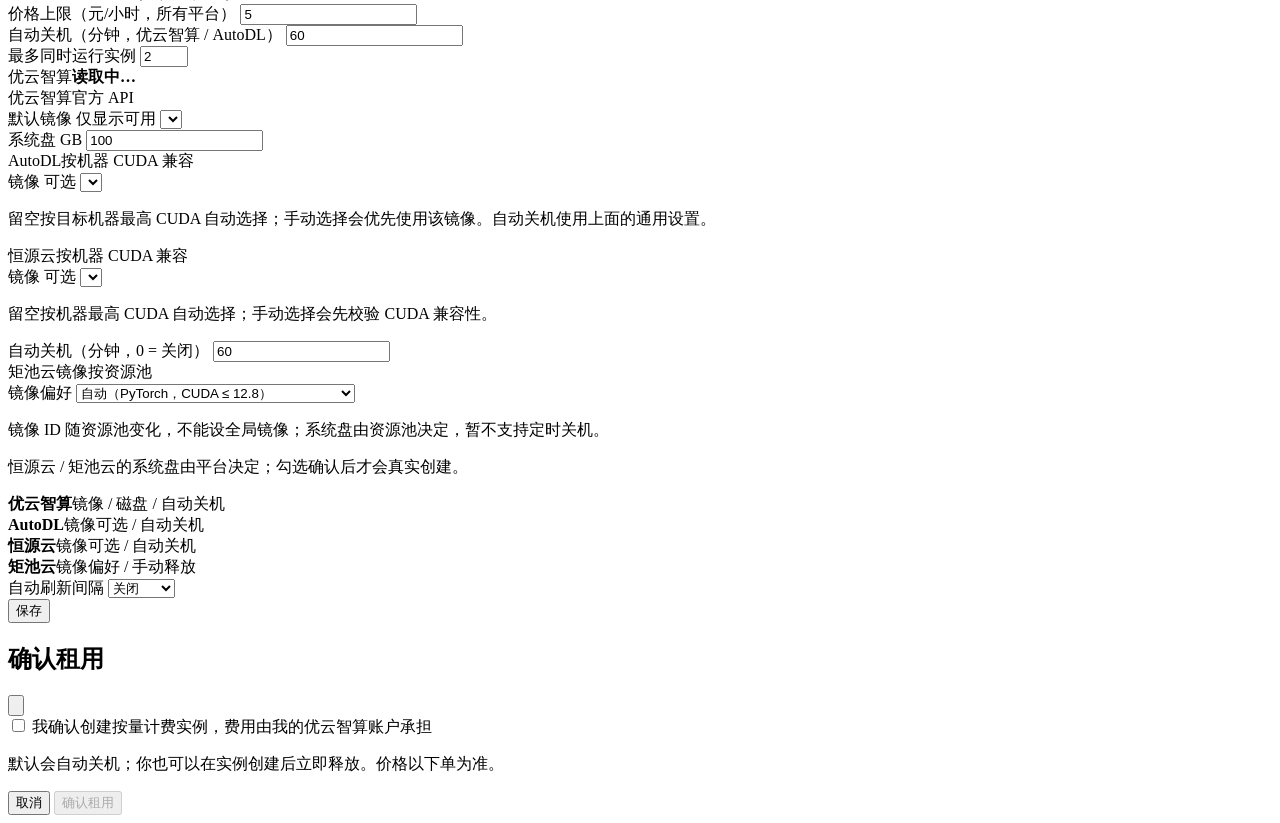
==== commit 59893f68: "security: harden local API and paid-rent lifecycle" ====
--- a/gpufinder/web/index.html
+++ b/gpufinder/web/index.html
@@ -3,6 +3,7 @@
 <head>
 <meta charset="utf-8" />
 <meta name="viewport" content="width=device-width, initial-scale=1" />
+<meta name="gf-session" content="__GPU_FINDER_TOKEN__" />
 <title>GPU Finder X · 多平台算力行情</title>
 <meta name="description" content="AutoDL、矩池云、优云智算、恒源云的 GPU 库存与价格实时比价，覆盖 40 系/50 系/A100/H100 等常用显卡" />
 <link rel="icon" href="/favicon.svg" type="image/svg+xml" />
@@ -169,9 +170,15 @@
         <label for="rent-maxprice">价格上限（元/小时，所有平台）</label>
         <input type="number" id="rent-maxprice" min="0.5" step="0.5" value="5" />
       </div>
-      <div class="field">
-        <label for="rent-autostop">自动关机（分钟，优云智算 / AutoDL）</label>
-        <input type="number" id="rent-autostop" min="0" step="10" value="60" />
+      <div class="field-row">
+        <div class="field">
+          <label for="rent-autostop">自动关机（分钟，优云智算 / AutoDL）</label>
+          <input type="number" id="rent-autostop" min="0" step="10" value="60" />
+        </div>
+        <div class="field">
+          <label for="rent-max-instances">最多同时运行实例</label>
+          <input type="number" id="rent-max-instances" min="1" max="10" step="1" value="2" />
+        </div>
       </div>
       <div class="rent-balances" id="rent-balances" aria-label="各平台账户余额">
         <div class="rent-balance-row"><span>优云智算</span><b>读取中…</b></div>
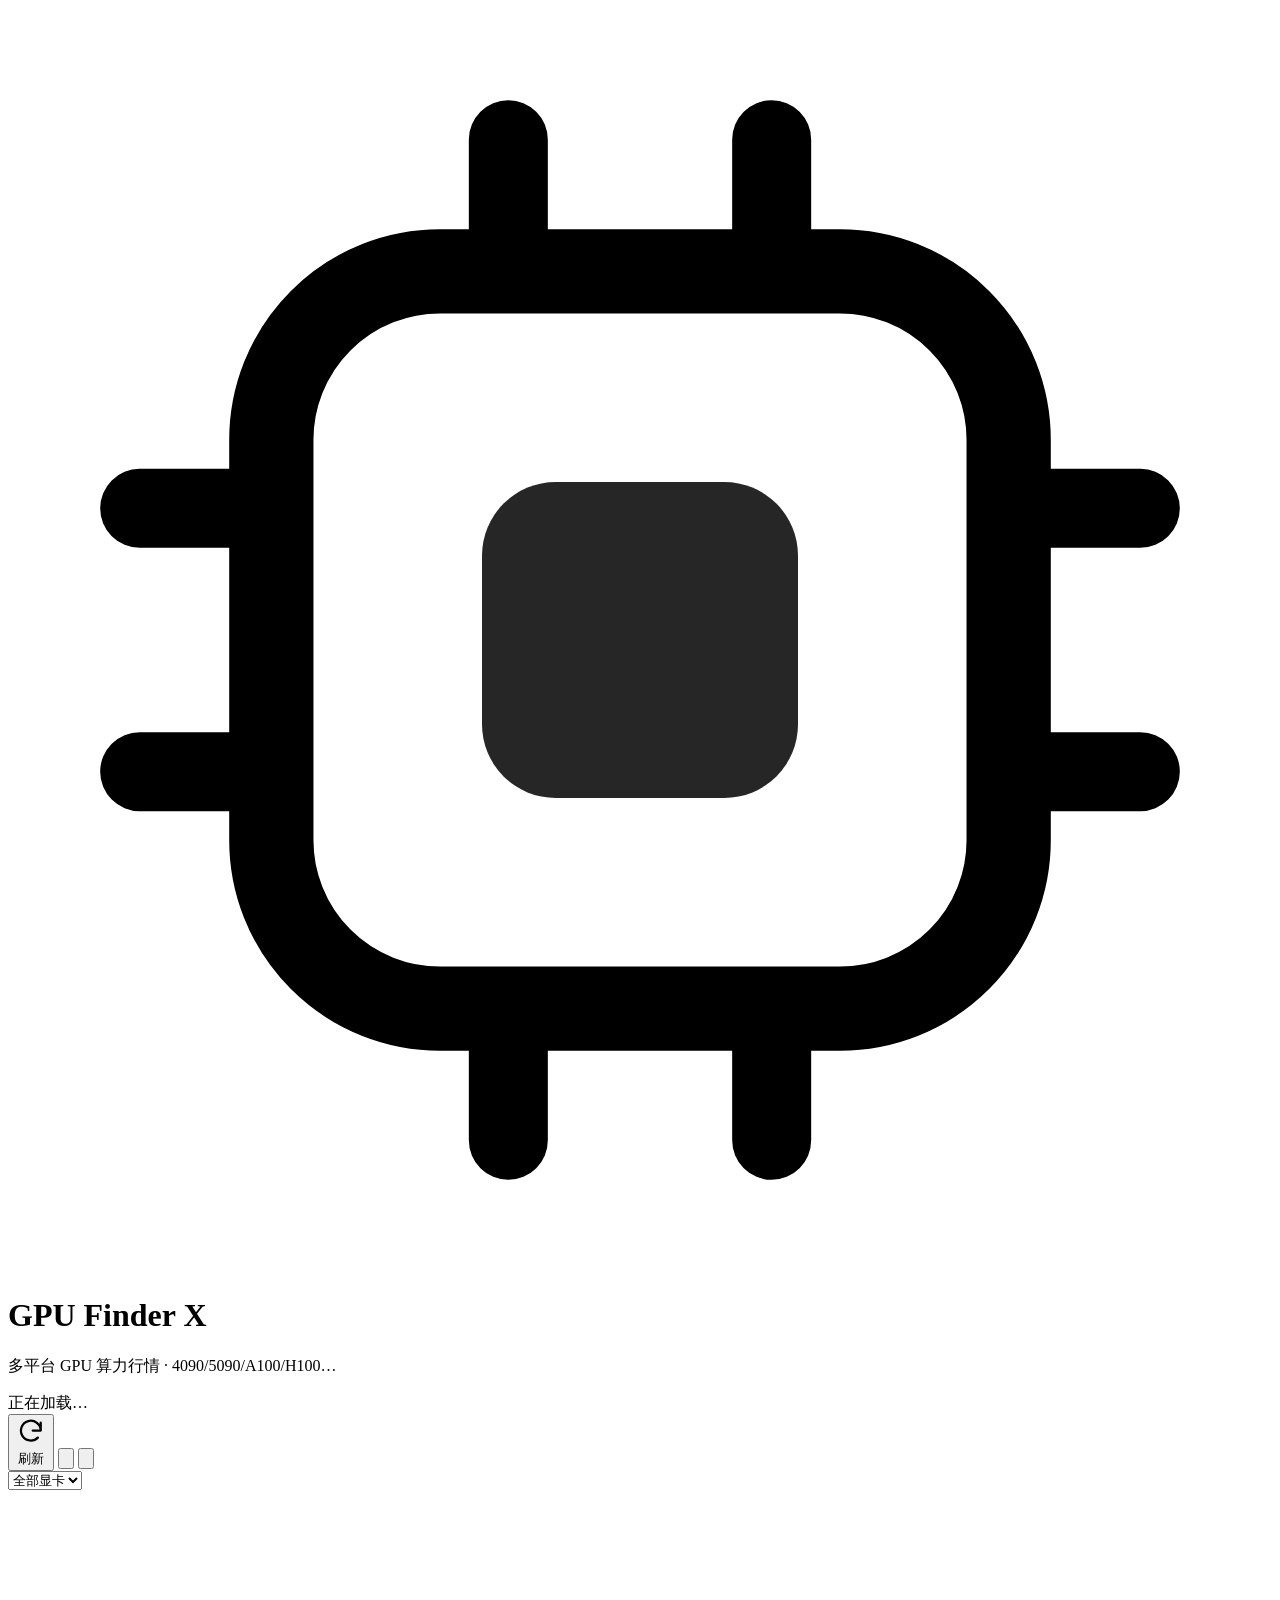
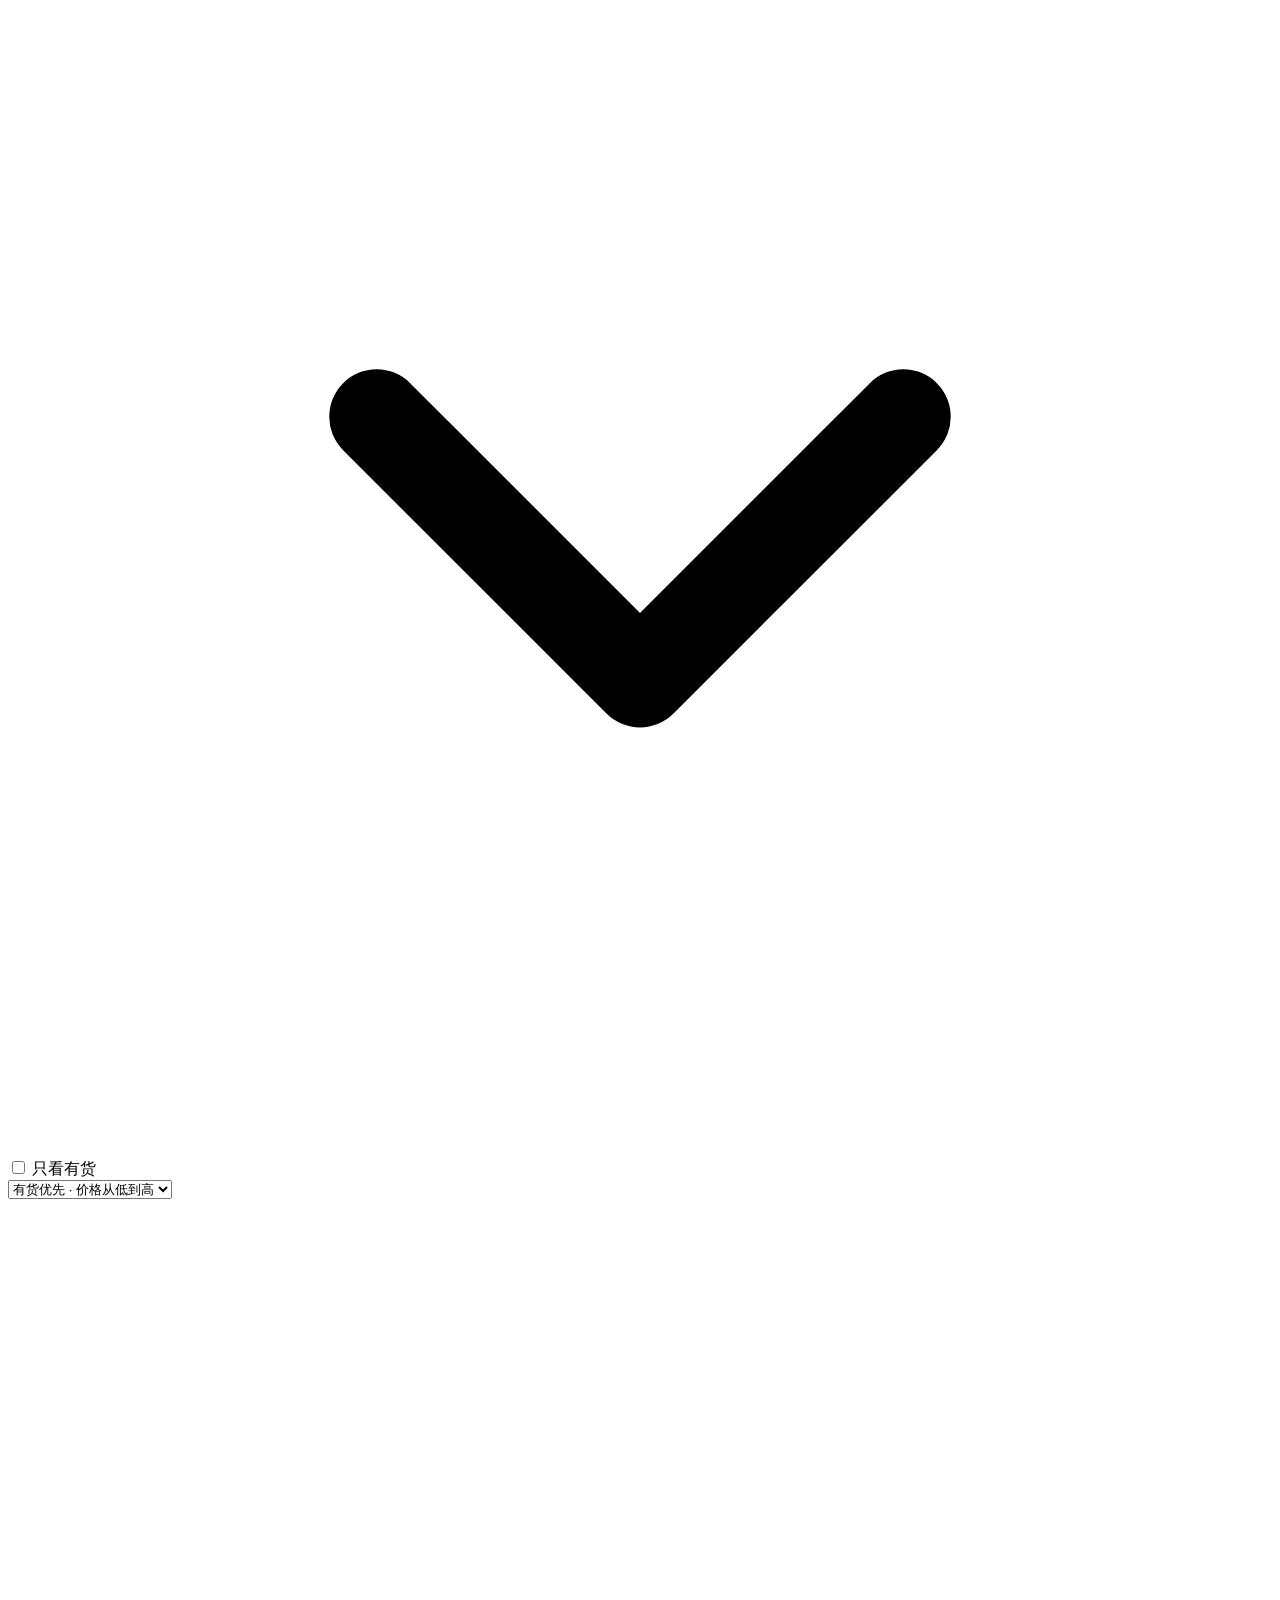
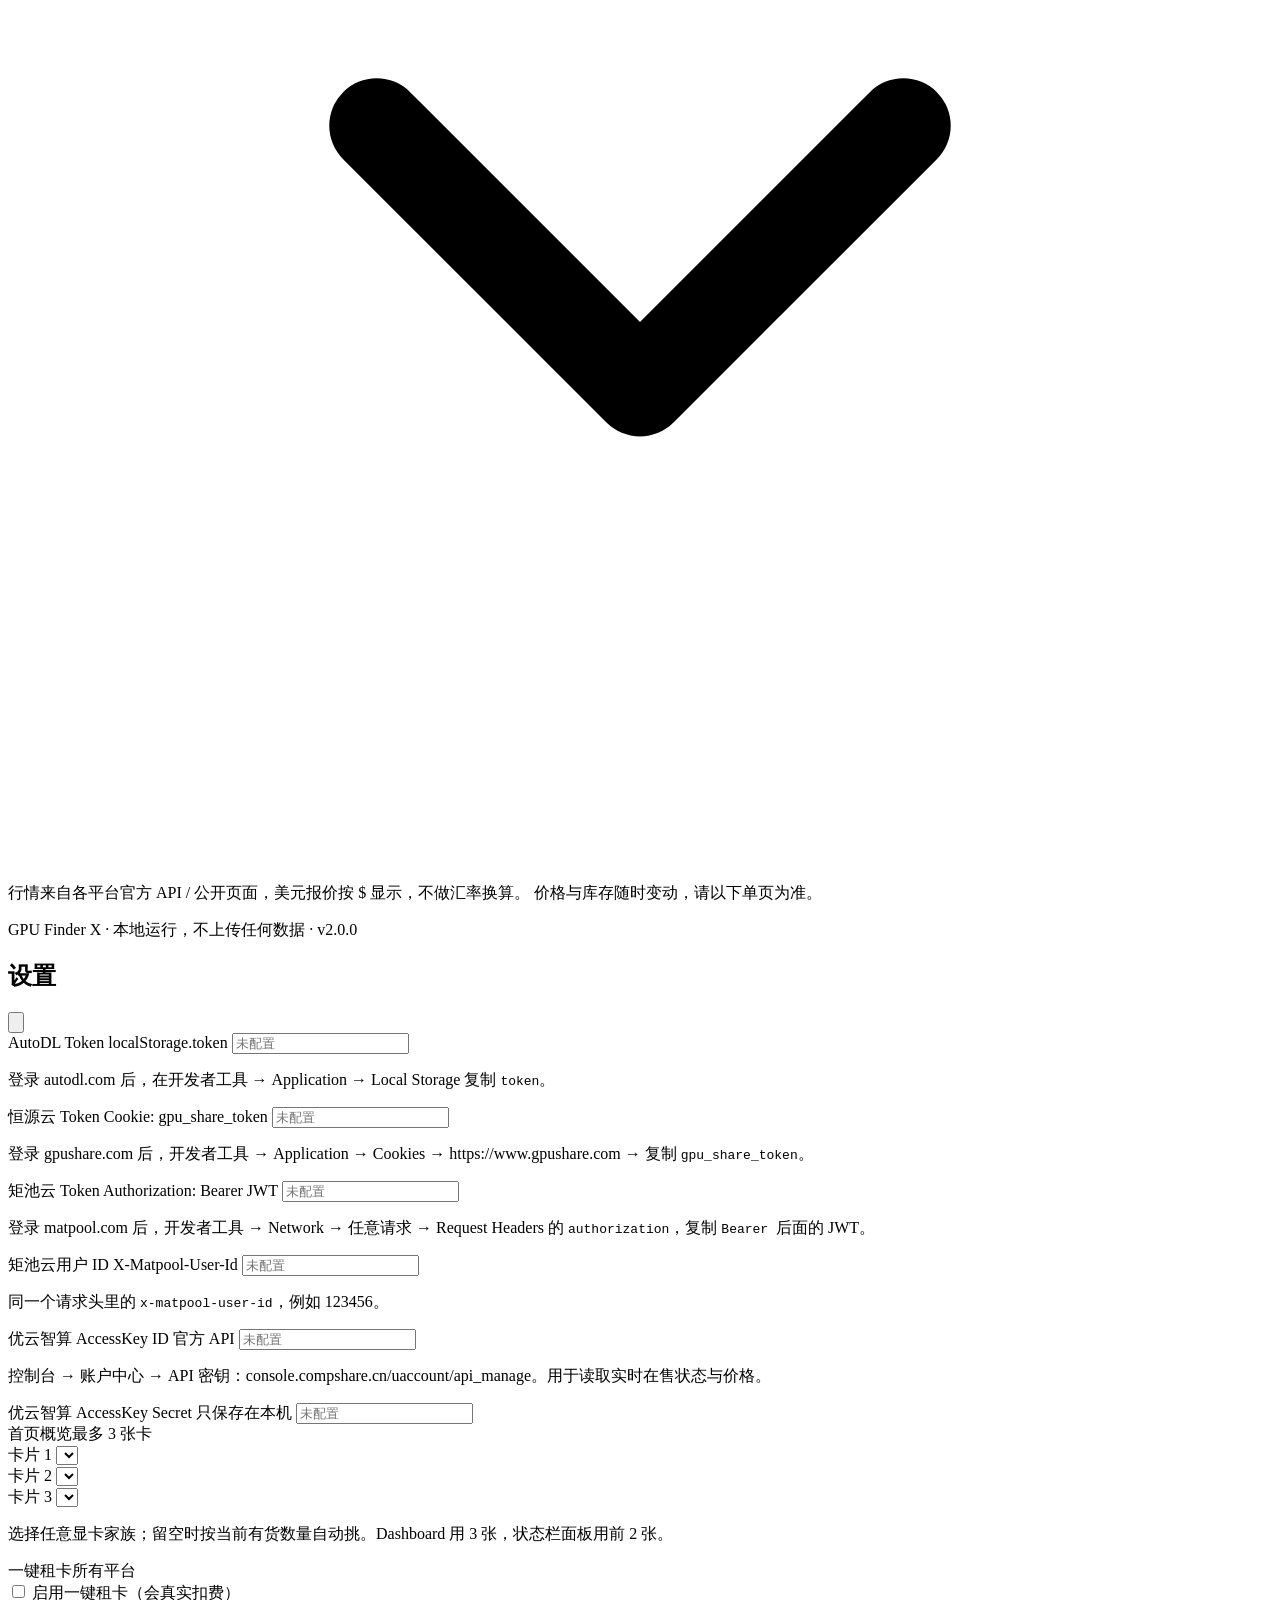
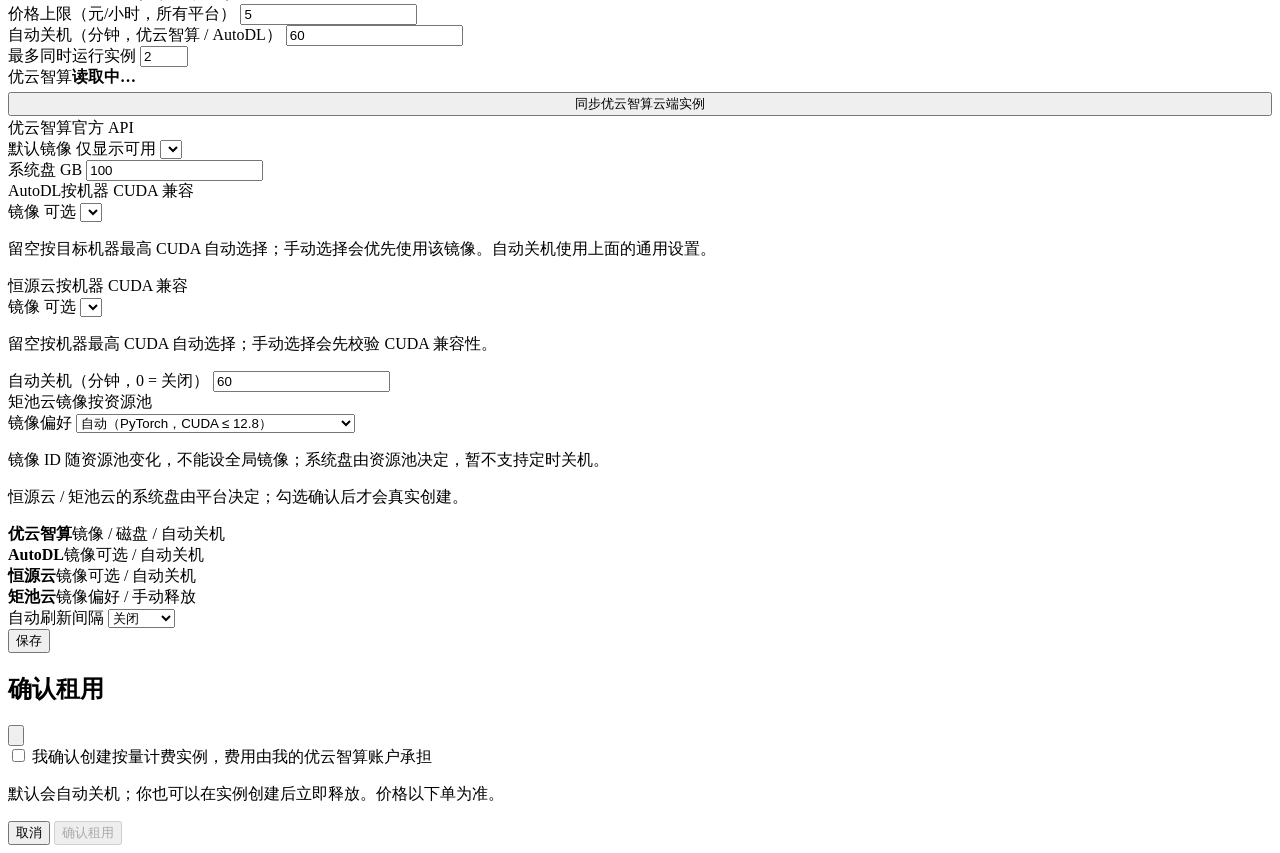
==== commit ef6b8362: "feat: complete P1 hardening, reconciliation and Universal packaging" ====
--- a/gpufinder/web/index.html
+++ b/gpufinder/web/index.html
@@ -183,6 +183,7 @@
       <div class="rent-balances" id="rent-balances" aria-label="各平台账户余额">
         <div class="rent-balance-row"><span>优云智算</span><b>读取中…</b></div>
       </div>
+      <button class="btn ghost" id="sync-compshare" type="button" style="width:100%;margin:4px 0 2px;">同步优云智算云端实例</button>
 
       <div class="settings-sep"><span>优云智算</span><span class="hint">官方 API</span></div>
       <div class="field">
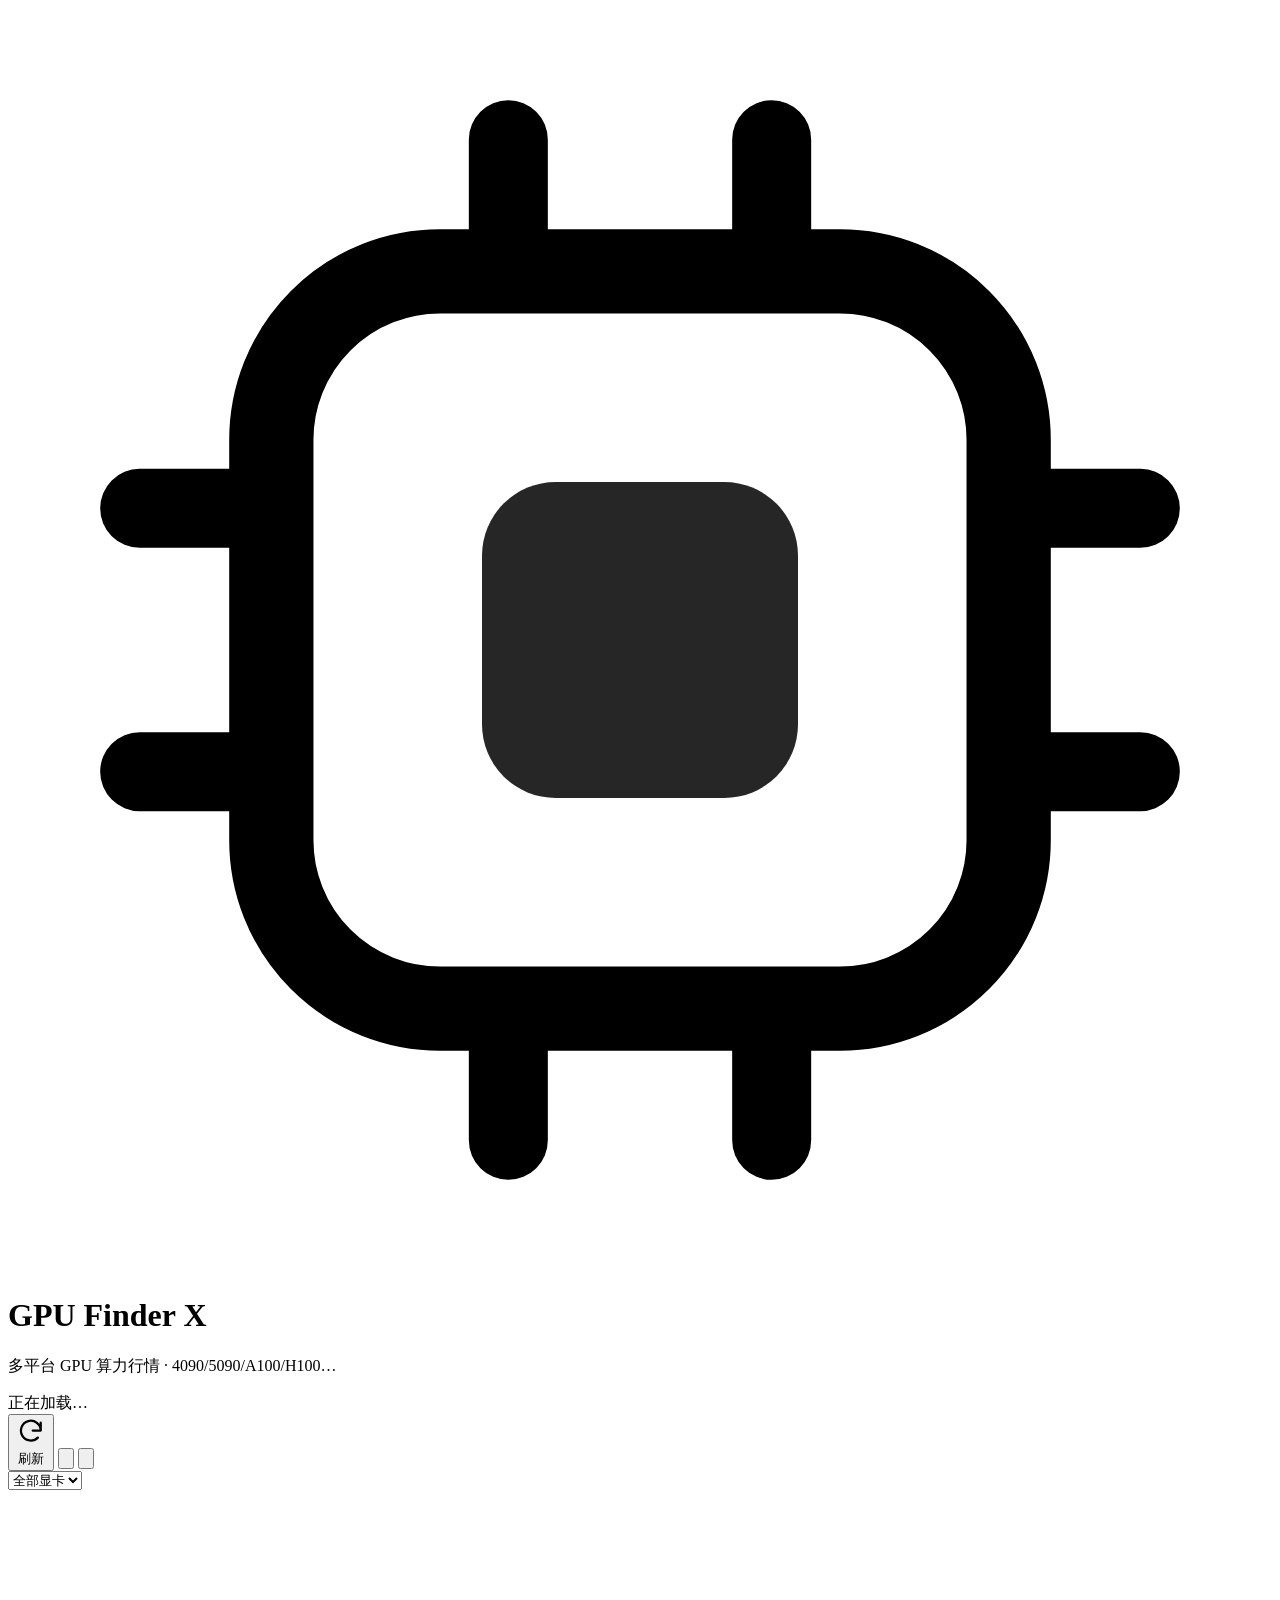
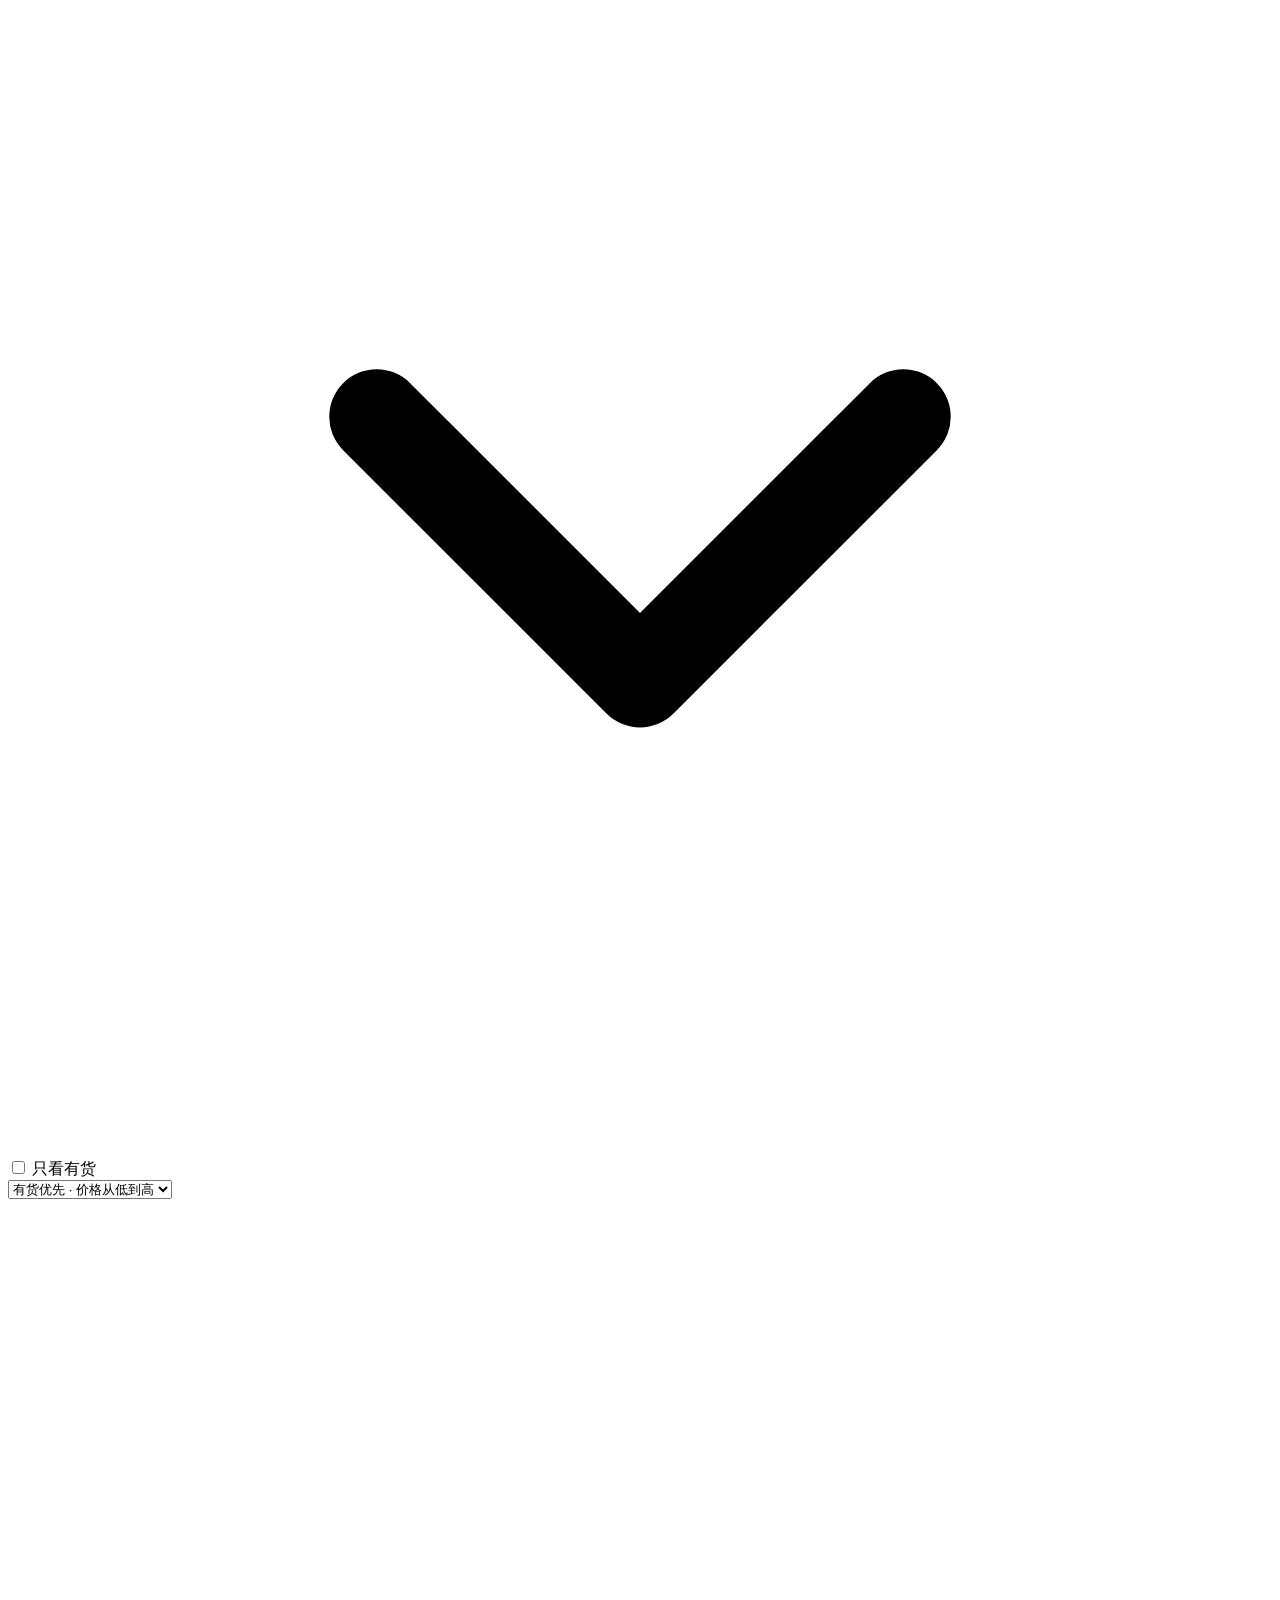
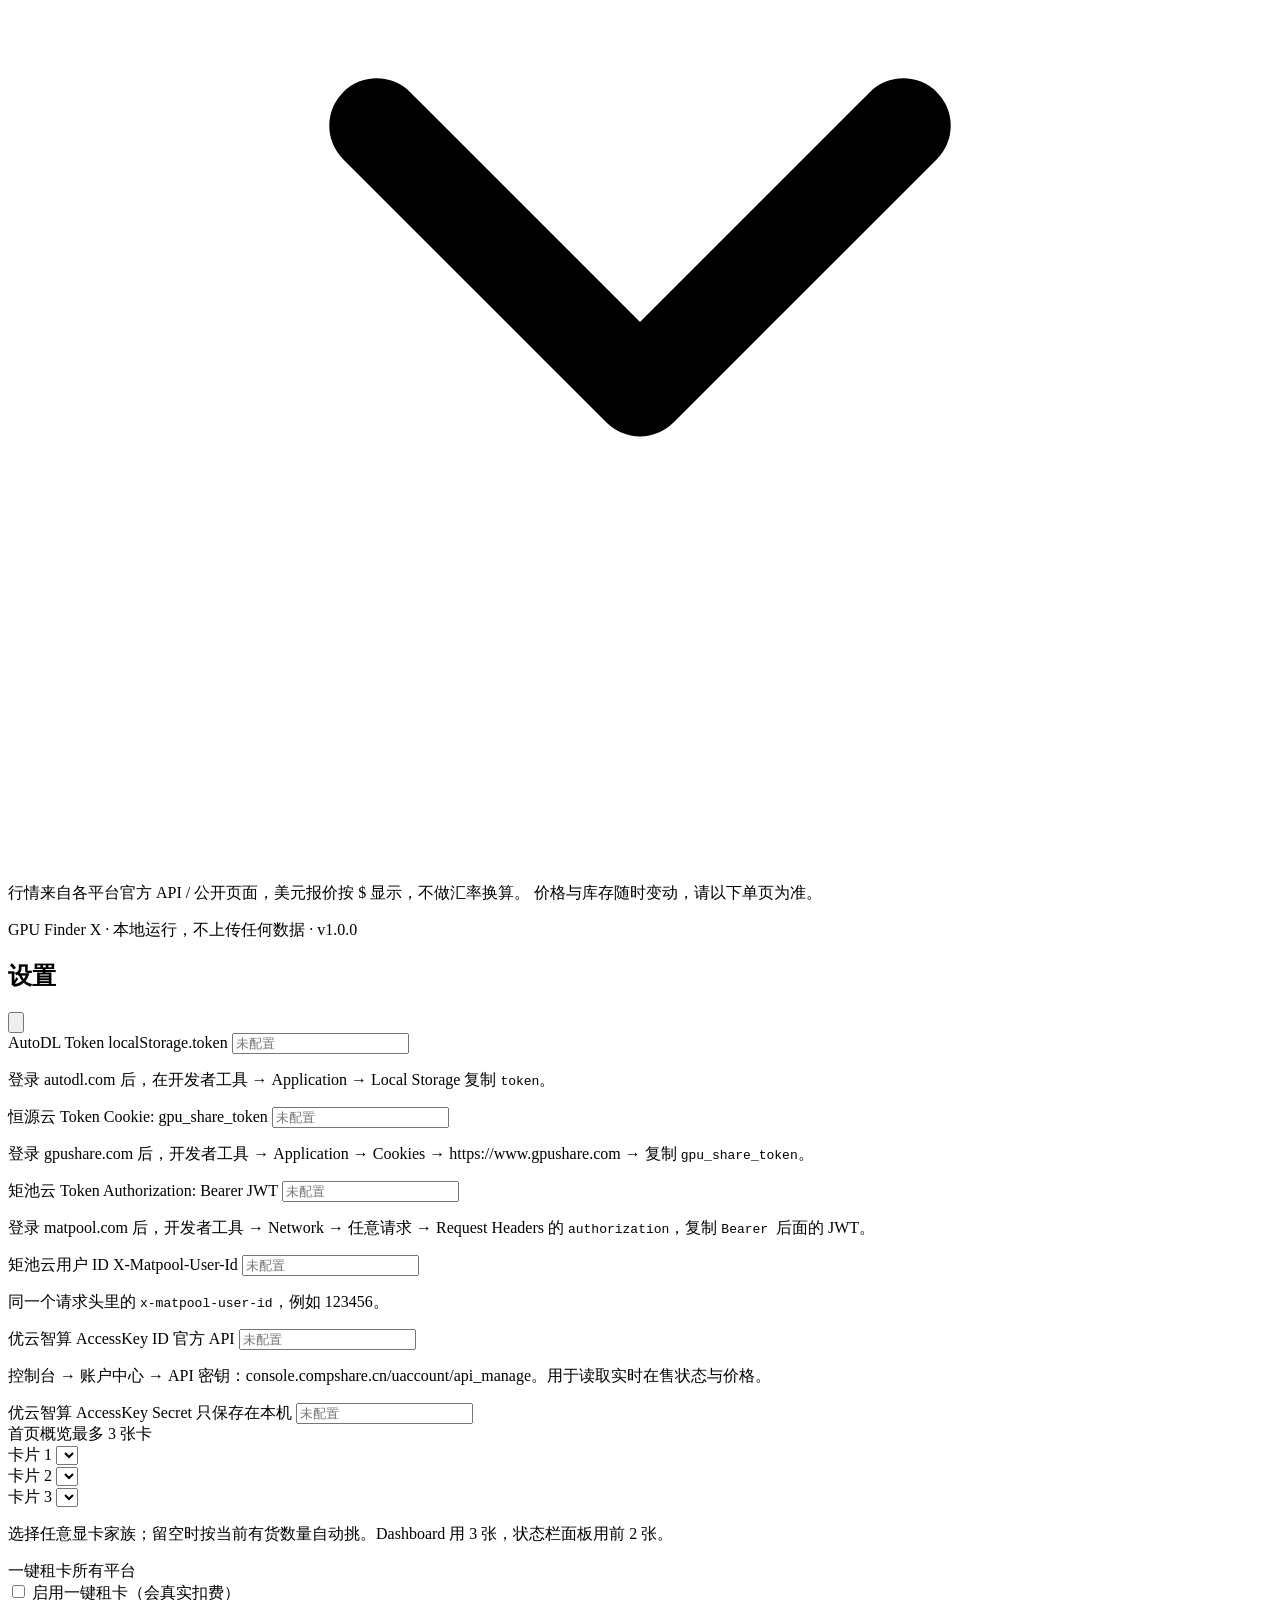
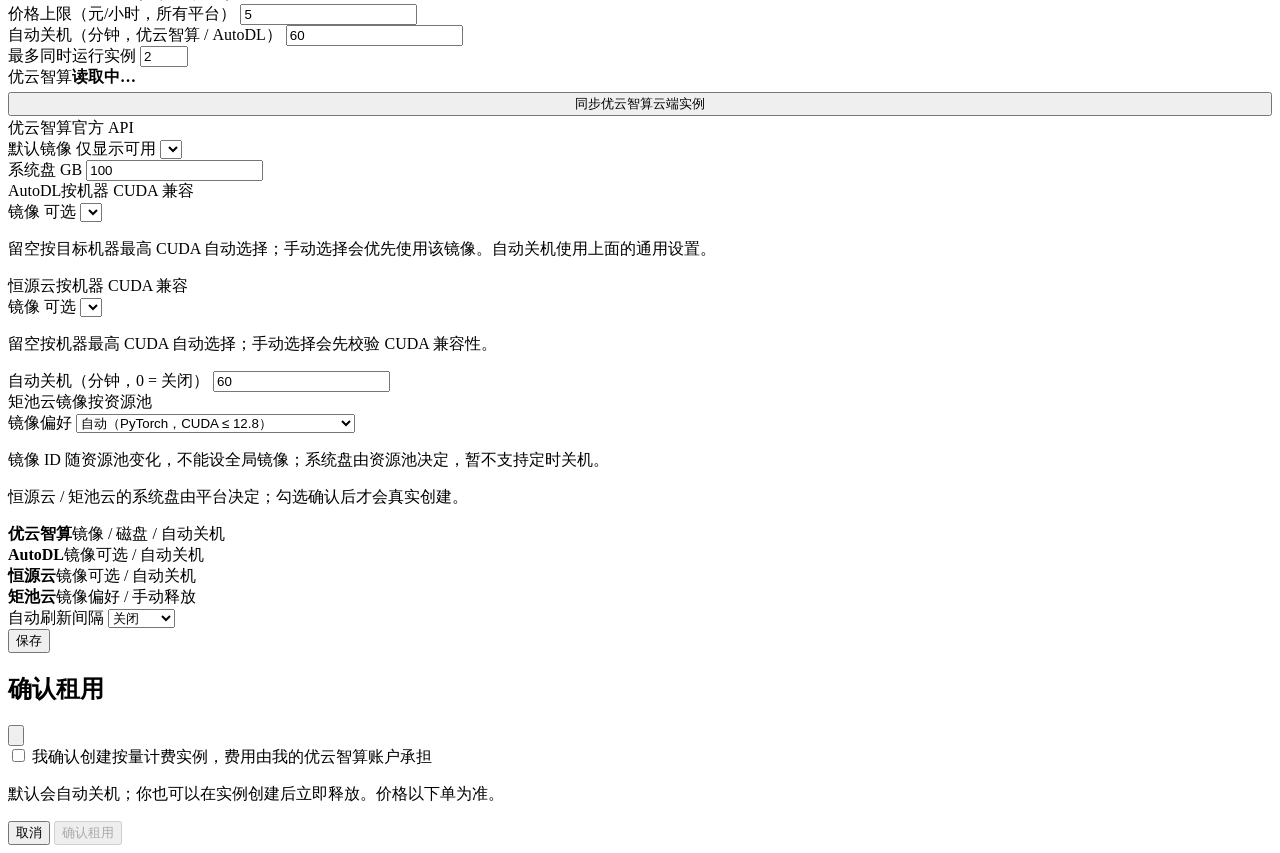
==== commit 234d77e7: "release: prepare first public version 1.0.0" ====
--- a/gpufinder/web/index.html
+++ b/gpufinder/web/index.html
@@ -101,7 +101,7 @@
       行情来自各平台官方 API / 公开页面，美元报价按 $ 显示，不做汇率换算。
       价格与库存随时变动，请以下单页为准。
     </p>
-    <p class="fineprint">GPU Finder X · 本地运行，不上传任何数据 · <span id="version">v2.0.0</span></p>
+    <p class="fineprint">GPU Finder X · 本地运行，不上传任何数据 · <span id="version">v1.0.0</span></p>
   </footer>
 </main>
 
